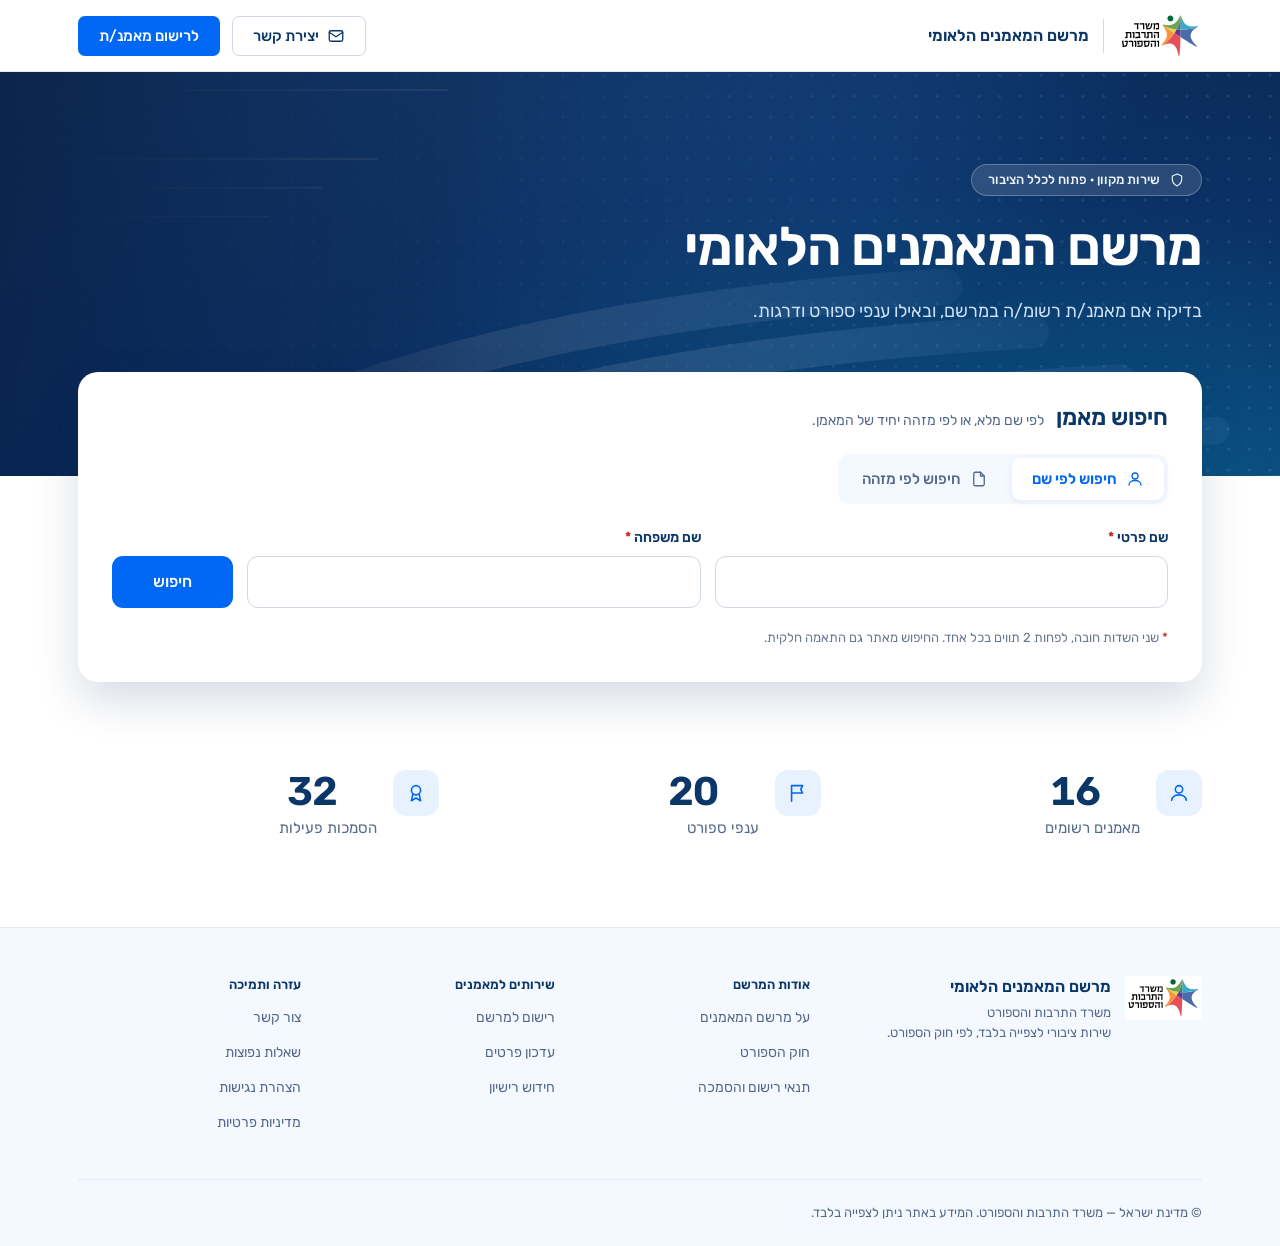
==== v6-modern/index.html @ 7294ace3 "גרסה 6 — סבב מודרני על פי פידבק הלקוחה השפה והצבעוניות הממשלתית נשמרו; הטוקנים זהים. השתנו הפרופורצי" ====
<!DOCTYPE html>
<html lang="he" dir="rtl">
<head>
  <meta charset="UTF-8">
  <meta name="viewport" content="width=device-width, initial-scale=1">
  <title>מרשם המאמנים הלאומי | מדינת ישראל</title>
  <meta name="description" content="חיפוש ואימות מאמנים הרשומים במרשם המאמנים הלאומי, בהתאם לחוק הספורט. השירות פתוח לציבור וללא צורך בהתחברות.">

  <link rel="preconnect" href="https://fonts.googleapis.com">
  <link rel="preconnect" href="https://fonts.gstatic.com" crossorigin>
  <link href="https://fonts.googleapis.com/css2?family=Rubik:wght@400;500;600&display=swap" rel="stylesheet">

  <link rel="stylesheet" href="css/tokens.css">
  <link rel="stylesheet" href="css/app.css">
</head>
<body>

  <a class="skip-link" href="#main">דילוג לתוכן המרכזי</a>

  <!-- ======================================================================
       הפס העליון — סעיף 3.2
       ====================================================================== -->
  <header class="govbar">
    <div class="govbar__in">

      <a class="brand" href="#" aria-label="מרשם המאמנים הלאומי — לדף הבית">
        <span class="brand__em">
          <img src="assets/ministry-lockup.svg" alt="סמל משרד התרבות והספורט" width="84" height="48">
        </span>
        <span class="brand__div" aria-hidden="true"></span>
        <span class="brand__wm">מרשם המאמנים הלאומי</span>
      </a>

      <nav class="govbar__nav" aria-label="ניווט ראשי">
        <a class="btn btn-out" href="#" data-icon="mail" data-icon-size="18">יצירת קשר</a>
        <a class="btn btn-pri" href="#">לרישום מאמנ/ת</a>
      </nav>

    </div>
  </header>

  <main id="main">

    <!-- ====================================================================
         ההירו — סעיף 3.3
         הרקע הספורטיבי דקורטיבי בלבד ואינו נושא מידע, ולכן הוא ב-CSS
         ולא כתמונה במסמך: קורא מסך לא אמור להיתקל בו.
         ==================================================================== -->
    <section class="hero">
      <div class="wrap hero__in">
        <p class="kicker" data-icon="shield" data-icon-size="16">שירות מקוון · פתוח לכלל הציבור</p>
        <h1>מרשם המאמנים הלאומי</h1>
        <p class="hero__lead">
          בדיקה אם מאמנ/ת רשומ/ה במרשם, ובאילו ענפי ספורט ודרגות.
        </p>
      </div>
    </section>

    <!-- ====================================================================
         כרטיס החיפוש — סעיף 3.4
         רוכב על גבול ההירו כדי שיהיה האלמנט הבולט בדף.
         ==================================================================== -->
    <div class="wrap">
      <section class="search" aria-labelledby="search-t">

        <div class="search__head">
          <h2 id="search-t">חיפוש מאמן</h2>
          <p class="search__sub">לפי שם מלא, או לפי מזהה יחיד של המאמן.</p>
        </div>

        <div class="tabs" role="tablist" aria-label="מסלולי חיפוש">
          <button class="tab" role="tab" type="button" id="tab-name" data-icon="user" data-icon-size="18"
                  aria-selected="true" aria-controls="panel-name" tabindex="0">חיפוש לפי שם</button>
          <button class="tab" role="tab" type="button" id="tab-id" data-icon="doc" data-icon-size="18"
                  aria-selected="false" aria-controls="panel-id" tabindex="-1">חיפוש לפי מזהה</button>
        </div>

        <!-- ---------- מסלול א׳ — לפי שם ---------- -->
        <div role="tabpanel" id="panel-name" aria-labelledby="tab-name" tabindex="0">
          <form id="form-name" novalidate>
            <div class="srow">
              <div class="field">
                <label for="first-name">שם פרטי <span class="req" aria-hidden="true">*</span></label>
                <input type="text" id="first-name" autocomplete="off" aria-describedby="first-name-error">
              </div>
              <div class="field">
                <label for="last-name">שם משפחה <span class="req" aria-hidden="true">*</span></label>
                <input type="text" id="last-name" autocomplete="off" aria-describedby="last-name-error">
              </div>
              <button class="btn btn-pri btn-lg" type="submit">חיפוש</button>
            </div>

            <p class="errmsg" id="first-name-error" role="alert"></p>
            <p class="errmsg" id="last-name-error" role="alert"></p>

            <p class="snote">
              <span class="req" aria-hidden="true">*</span>
              שני השדות חובה, לפחות 2 תווים בכל אחד. החיפוש מאתר גם התאמה חלקית.
            </p>
          </form>
        </div>

        <!-- ---------- מסלול ב׳ — לפי מזהה ---------- -->
        <div role="tabpanel" id="panel-id" aria-labelledby="tab-id" tabindex="0" hidden>
          <form id="form-id" novalidate>
            <div class="srow">
              <div class="field sel">
                <label for="id-type">סוג המזהה</label>
                <select id="id-type">
                  <option value="id">תעודת זהות</option>
                  <option value="mobile">טלפון נייד</option>
                  <option value="email">דואר אלקטרוני</option>
                </select>
                <span class="sel__ch" data-icon="chevdown" data-icon-size="16" aria-hidden="true"></span>
              </div>
              <div class="field">
                <label for="identifier" id="identifier-label">מספר תעודת זהות</label>
                <input type="text" id="identifier" autocomplete="off" inputmode="numeric"
                       aria-describedby="identifier-hint identifier-error">
              </div>
              <button class="btn btn-pri btn-lg" type="submit">חיפוש</button>
            </div>

            <p class="errmsg" id="identifier-error" role="alert"></p>
            <p class="snote" id="identifier-hint"></p>
          </form>
        </div>

      </section>
    </div>

    <!-- ====================================================================
         הנתונים — סעיף 3.6
         ==================================================================== -->
    <div class="wrap">
      <dl class="figures" aria-label="נתוני המרשם">
        <div class="fig">
          <span class="fig__ic" data-icon="user" data-icon-size="22" aria-hidden="true"></span>
          <div>
            <dd class="fig__v" id="stat-coaches">—</dd>
            <dt class="fig__l">מאמנים רשומים</dt>
          </div>
        </div>
        <div class="fig">
          <span class="fig__ic" data-icon="flag" data-icon-size="22" aria-hidden="true"></span>
          <div>
            <dd class="fig__v" id="stat-sports">—</dd>
            <dt class="fig__l">ענפי ספורט</dt>
          </div>
        </div>
        <div class="fig">
          <span class="fig__ic" data-icon="award" data-icon-size="22" aria-hidden="true"></span>
          <div>
            <dd class="fig__v" id="stat-authorizations">—</dd>
            <dt class="fig__l">הסמכות פעילות</dt>
          </div>
        </div>
      </dl>
    </div>

    <!-- ====================================================================
         תוצאות — סעיף 3.5
         ==================================================================== -->
    <div class="wrap">
      <section class="res" id="results" aria-labelledby="results-t" hidden>

        <div class="res__head">
          <h2 id="results-t" tabindex="-1">תוצאות החיפוש</h2>
          <p class="res__count" id="results-count"></p>
        </div>

        <p class="sr-only" id="results-status" role="status" aria-live="polite"></p>

        <!-- Disclaimer — הנוסח הסופי יסופק על ידי הלשכה המשפטית -->
        <div class="info" id="disclaimer">
          <span class="info__ic" data-icon="info" data-icon-size="18" aria-hidden="true"></span>
          <span>
            המידע במרשם משקף את נתוני ההסמכה כפי שנרשמו במועד הפקת התצוגה, ואינו מהווה
            אישור על כשירותו של המאמן לפעילות מסוימת. טלפון ודוא״ל משמשים לאיתור מדויק
            כשיש כמה מאמנים בעלי שם זהה, ואינם מוצגים בתוצאות.
          </span>
        </div>

        <div class="filt" id="filter-bar" hidden>
          <div class="filt__head">
            <span class="filt__t">סינון התוצאות</span>
            <button class="btn btn-link" type="button" id="filter-clear">ניקוי הסננים</button>
          </div>
          <div class="filt__grid">
            <div class="field sel">
              <label for="filter-sport">ענף ספורט</label>
              <select id="filter-sport"><option value="">כל הענפים</option></select>
              <span class="sel__ch" data-icon="chevdown" data-icon-size="16" aria-hidden="true"></span>
            </div>
            <div class="field sel">
              <label for="filter-rank">דרגת הסמכה</label>
              <select id="filter-rank"><option value="">כל הדרגות</option></select>
              <span class="sel__ch" data-icon="chevdown" data-icon-size="16" aria-hidden="true"></span>
            </div>
            <div class="field">
              <label for="filter-mobile">טלפון נייד</label>
              <input type="text" id="filter-mobile" autocomplete="off" inputmode="numeric">
            </div>
            <div class="field">
              <label for="filter-email">דואר אלקטרוני</label>
              <input type="text" id="filter-email" autocomplete="off">
            </div>
          </div>
        </div>

        <div class="coaches" id="results-grid"></div>

      </section>
    </div>

  </main>

  <!-- ======================================================================
       הפוטר
       ====================================================================== -->
  <footer class="foot">
    <div class="wrap">
      <div class="foot__grid">

        <div class="foot__brand">
          <img src="assets/ministry-lockup.svg" alt="">
          <div>
            <b>מרשם המאמנים הלאומי</b>
            <p>משרד התרבות והספורט<br>שירות ציבורי לצפייה בלבד, לפי חוק הספורט.</p>
          </div>
        </div>

        <div>
          <h3>אודות המרשם</h3>
          <ul>
            <li><a href="#">על מרשם המאמנים</a></li>
            <li><a href="#">חוק הספורט</a></li>
            <li><a href="#">תנאי רישום והסמכה</a></li>
          </ul>
        </div>

        <div>
          <h3>שירותים למאמנים</h3>
          <ul>
            <li><a href="#">רישום למרשם</a></li>
            <li><a href="#">עדכון פרטים</a></li>
            <li><a href="#">חידוש רישיון</a></li>
          </ul>
        </div>

        <div>
          <h3>עזרה ותמיכה</h3>
          <ul>
            <li><a href="#">צור קשר</a></li>
            <li><a href="#">שאלות נפוצות</a></li>
            <li><a href="#">הצהרת נגישות</a></li>
            <li><a href="#">מדיניות פרטיות</a></li>
          </ul>
        </div>

      </div>

      <p class="foot__bottom">
        © מדינת ישראל — משרד התרבות והספורט. המידע באתר ניתן לצפייה בלבד.
      </p>
    </div>
  </footer>

  <script src="js/icons.js"></script>
  <script src="js/data.js"></script>
  <script src="js/app.js"></script>
</body>
</html>
---- v6-modern/css/tokens.css ----
/* ==========================================================================
   טוקנים — נלקחו ישירות ממשתני הקובץ ב-Figma
   "משרד המדע תרבות — מערכת טפסים", מסך 2173:178
   --------------------------------------------------------------------------
   הערכים כאן אינם משוחזרים מהעין: הם נשלפו דרך get_variable_defs,
   ולכן שמות הטוקנים תואמים אחד לאחד לשמות בקובץ העיצוב.
   ========================================================================== */

:root {
  /* ---- צבע ---- */
  --white:      #ffffff;
  --surface:    #ffffff;
  --blue:       #0068f5;
  --blue-l:     #e8f1fe;
  --blue-l2:    #f4f8ff;
  --link:       #0b6ee0;

  --ink:        #0c3058;
  --ink-strong: #0b3668;
  --ink-soft:   #54688a;
  --muted:      #6a7790;

  --line:       #e4e9f2;
  --line-2:     #cfd8e6;
  --bg-2:       #eef2f8;
  --page:       #eff6fe;   /* רקע העמוד במסך ה-Figma */

  --danger:     #c2241b;

  /* דרגות — צבעי הסטטוס מהקובץ */
  --st-sub-t:   #1d4ed8;  --st-sub-b:   #dbe7fe;
  --st-appr-t:  #15803d;  --st-appr-b:  #d7f2e0;
  --st-wait-t:  #b45309;  --st-wait-b:  #fdebd0;

  /* ---- צורה ---- */
  --r:      7px;      /* radius/base */
  --r-lg:   16px;     /* radius/lg   */
  --r-pill: 999px;

  /* ---- הצללה ---- */
  --e1: 0 2px 2px rgba(0, 0, 0, .16);   /* Elevation/E1 */

  /* ---- מידות פריסה ---- */
  --container: 1100px;   /* רוחב התוכן במסך ה-Figma */
  --hh: 66px;            /* גובה הפס העליון */

  --focus: 0 0 0 3px rgba(0, 104, 245, .22);
}

/* ==========================================================================
   בסיס
   ========================================================================== */

*, *::before, *::after { box-sizing: border-box; }

html { -webkit-text-size-adjust: 100%; }

body {
  margin: 0;
  font-family: Rubik, system-ui, -apple-system, "Segoe UI", sans-serif;
  font-size: 16px;       /* Body/Regular */
  line-height: 26px;
  color: var(--ink);
  background: var(--page);
  -webkit-font-smoothing: antialiased;

  /* הפוטר נצמד לתחתית גם כשהתוכן קצר מגובה החלון */
  min-height: 100vh;
  min-height: 100dvh;
  display: flex;
  flex-direction: column;
}

main { flex: 1 0 auto; }

h1, h2, h3 { margin: 0; }
p { margin: 0; }
ul { list-style: none; margin: 0; padding: 0; }
a { color: inherit; text-decoration: none; }
button { font-family: inherit; cursor: pointer; border: none; background: none; color: inherit; }
input, select { font-family: inherit; }
img, svg { max-width: 100%; }

/* כל רכיב שמגדיר display מפורש גובר על תכונת hidden של HTML */
[hidden] { display: none !important; }

:focus-visible { outline: 2px solid var(--blue); outline-offset: 2px; border-radius: var(--r); }

.ic-svg { display: inline-block; vertical-align: -.18em; flex-shrink: 0; }

.sr-only {
  position: absolute; width: 1px; height: 1px;
  padding: 0; margin: -1px; overflow: hidden;
  clip: rect(0 0 0 0); white-space: nowrap; border: 0;
}

.skip-link {
  position: fixed; inset-inline-start: 12px; top: -80px; z-index: 500;
  background: var(--blue); color: #fff;
  padding: 10px 18px; border-radius: var(--r);
  font-size: 14px; font-weight: 600;
  box-shadow: var(--e1);
  transition: top .15s;
}
.skip-link:focus { top: 10px; }

.container {
  width: 100%;
  max-width: var(--container);
  margin-inline: auto;
  padding-inline: 24px;
}

/* ==========================================================================
   טיפוגרפיה — סולם ה-Figma
   ========================================================================== */

.t-title  { font-size: 32px;   line-height: 38px; font-weight: 600; letter-spacing: -.2px; color: var(--ink-strong); }
.t-h2     { font-size: 21px;   line-height: 28px; font-weight: 600; color: var(--ink-strong); }
.t-h3     { font-size: 16px;   line-height: 22px; font-weight: 600; color: var(--ink-strong); }
.t-med    { font-size: 15px;   line-height: 22px; font-weight: 500; }
.t-small  { font-size: 14px;   line-height: 21px; }
.t-cap    { font-size: 13px;   line-height: 18px; }
.t-label  { font-size: 14px;   line-height: 20px; font-weight: 600; }
.t-badge  { font-size: 12.5px; line-height: 16px; font-weight: 600; }

/* ==========================================================================
   כפתורים
   ========================================================================== */

.btn {
  display: inline-flex; align-items: center; justify-content: center; gap: 8px;
  height: 40px; padding-inline: 20px;
  font-size: 15px; font-weight: 500; line-height: 18px;   /* Button */
  border-radius: var(--r);
  border: 1px solid transparent;
  white-space: nowrap;
  transition: background .13s, border-color .13s, color .13s;
}
.btn-pri { background: var(--blue); color: #fff; }
.btn-pri:hover { background: #0057cf; }

.btn-out { background: var(--surface); color: var(--ink-strong); border-color: var(--line-2); }
.btn-out:hover { border-color: var(--blue); color: var(--blue); }

.btn-link { height: auto; padding: 0; color: var(--link); font-weight: 500; }
.btn-link:hover { text-decoration: underline; }

/* ==========================================================================
   שדות
   ========================================================================== */

.field { display: flex; flex-direction: column; gap: 8px; min-width: 0; }

.field > label {
  font-size: 14px; line-height: 20px; font-weight: 600;   /* Label */
  color: var(--ink-strong);
}
.req { color: var(--danger); }

.field input,
.field select {
  width: 100%; height: 40px;
  padding-inline: 14px;
  font-size: 15px; line-height: 22px;    /* Input */
  color: var(--ink);
  background: var(--surface);
  border: 1px solid var(--line-2);
  border-radius: var(--r);
  transition: border-color .13s, box-shadow .13s;
}
.field input::placeholder { color: var(--muted); }
.field input:hover, .field select:hover { border-color: var(--ink-soft); }
.field input:focus, .field select:focus {
  outline: none; border-color: var(--blue); box-shadow: var(--focus);
}
.field input[aria-invalid="true"] { border-color: var(--danger); }

/* בורר עם חץ מצויר — החץ עצמו מוזרק כאייקון */
.sel { position: relative; }
/* החץ יושב בקצה השמאלי של השדה, כמו בקובץ העיצוב.
   ב-RTL הקצה השמאלי הוא inset-inline-end, והריפוד שמפנה לו מקום
   הוא padding-inline-end — לא ה-start. */
.sel select { appearance: none; padding-inline-end: 38px; cursor: pointer; }
.sel__ch {
  position: absolute; inset-inline-end: 14px; bottom: 12px;
  display: flex; color: var(--ink-soft); pointer-events: none;
}

.hint { font-size: 13px; line-height: 18px; color: var(--muted); }

.errmsg {
  font-size: 13px; line-height: 18px; font-weight: 500;
  color: var(--danger);
}
.errmsg:empty { display: none; }

/* ==========================================================================
   כרטיס
   ========================================================================== */

.card {
  background: var(--surface);
  border-radius: var(--r-lg);
  box-shadow: var(--e1);
  overflow: hidden;
}
/* פס ההדגשה העליון של כרטיס החיפוש */
.card--accent { border-top: 8px solid var(--blue); }
.card__b { padding: 24px 28px 28px; }
---- v6-modern/css/app.css ----
/* ==========================================================================
   מרשם המאמנים — גרסה מודרנית
   --------------------------------------------------------------------------
   נבנה מעל tokens.css, על אותם טוקנים שנשלפו מקובץ ה-Figma.
   השפה והצבעוניות הממשלתית נשמרות; מה שהשתנה הוא הפרופורציות.

   ארבעה עקרונות שהובילו את הגרסה:
     1. החיפוש הוא גיבור הדף — כרטיס מוגבה שרוכב על גבול ההירו.
     2. אוויר — פחות מסגרות, יותר ריווח, סולם טיפוגרפי רחב יותר.
     3. הנתונים ויזואליים — מספרים גדולים במקום כרטיסים קטנים.
     4. רקע ספורטיבי — מסלולי ריצה מופשטים מתחת לשכבת כחול ממשלתי.
   ========================================================================== */

/* ==========================================================================
   0. תוספות לטוקנים
   ========================================================================== */

:root {
  /* מחליפים את הערך הזה בנתיב לתצלום כדי להחליף את הרקע:
     --hero-art: url("../assets/hero-photo.jpg");
     כל השאר — הכהיה, הריווח והניגודיות — כבר מוכן לתמונה. */
  --hero-art: url("../assets/hero-sport.svg");

  --container-wide: 1180px;
  --sh-lift: 0 18px 44px rgba(9, 40, 88, .16);
  --sh-soft: 0 2px 10px rgba(9, 40, 88, .06);
}

body { background: var(--surface); }

.wrap {
  width: 100%;
  max-width: var(--container-wide);
  margin-inline: auto;
  padding-inline: 28px;
}

/* ==========================================================================
   1. הפס העליון — שקוף מעל ההירו, לבן אחרי הגלילה
   ========================================================================== */

.govbar {
  height: 72px;
  position: sticky; top: 0; z-index: 40;
  display: flex; align-items: center;
  background: var(--surface);
  border-bottom: 1px solid var(--line);
}
.govbar__in {
  width: 100%; max-width: var(--container-wide);
  margin-inline: auto; padding-inline: 28px;
  display: flex; align-items: center; justify-content: space-between; gap: 16px;
}

.brand { display: flex; align-items: center; gap: 14px; min-width: 0; }
.brand__em { display: flex; align-items: center; flex-shrink: 0; }
.brand__em img { display: block; height: 48px; width: auto; }
.brand__div { width: 1px; height: 34px; background: var(--line-2); flex-shrink: 0; }
.brand__wm {
  font-size: 16px; line-height: 22px; font-weight: 600;
  color: var(--ink-strong); white-space: nowrap;
}

.govbar__nav { display: flex; align-items: center; gap: 12px; flex-shrink: 0; }

/* ==========================================================================
   2. ההירו
   --------------------------------------------------------------------------
   הרקע הספורטיבי יושב מתחת לשכבת כחול, כך שהטקסט תמיד קריא —
   וגם כשיוחלף בתצלום, הניגודיות נשמרת בלי לגעת בעיצוב.
   ========================================================================== */

.hero {
  position: relative;
  isolation: isolate;
  padding-block: 92px 150px;   /* המרווח התחתון פותח מקום לכרטיס החיפוש */
  color: #fff;
  overflow: hidden;
}

.hero::before {
  content: "";
  position: absolute; inset: 0; z-index: -2;
  background: var(--hero-art) center / cover no-repeat;
}

/* שכבת ההכהיה — מבטיחה ניגודיות AA לטקסט מעל כל רקע */
.hero::after {
  content: "";
  position: absolute; inset: 0; z-index: -1;
  background:
    linear-gradient(280deg,
      rgba(10, 34, 70, 0)   0%,
      rgba(10, 34, 70, .28) 34%,
      rgba(9,  31, 66, .70) 66%,
      rgba(8,  28, 60, .88) 100%);
}

/* הרוחב מוגבל על האלמנטים עצמם ולא על המיכל — הגבלת המיכל
   הייתה ממרכזת את הבלוק ומנתקת אותו מקו הסמל שבפס העליון.
   אין כאן max-width על .hero__in: הוא יושב על אותו אלמנט כמו
   .wrap, ולכן כל ערך כאן דורס את רוחב המיכל המשותף. */
.hero h1 { max-width: 15ch; }

.kicker {
  display: inline-flex; align-items: center; gap: 9px;
  padding: 7px 16px;
  border-radius: var(--r-pill);
  background: rgba(255, 255, 255, .13);
  border: 1px solid rgba(255, 255, 255, .26);
  backdrop-filter: blur(6px);
  font-size: 13px; line-height: 16px; font-weight: 500;
  color: #EAF3FF;
}

.hero h1 {
  margin-top: 22px;
  font-size: clamp(34px, 4.4vw, 54px);
  line-height: 1.08;
  font-weight: 600;
  letter-spacing: -.022em;
  color: #fff;
}

.hero__lead {
  margin-top: 20px;
  max-width: 52ch;
  font-size: 18px; line-height: 30px;
  color: #CFE0F5;
}

/* ==========================================================================
   3. כרטיס החיפוש — גיבור הדף
   ========================================================================== */

.search {
  position: relative;
  z-index: 5;
  margin-top: -104px;          /* רוכב על גבול ההירו */
  background: var(--surface);
  border-radius: 20px;
  box-shadow: var(--sh-lift);
  padding: 30px 34px 34px;
}

.search__head {
  display: flex; align-items: baseline; gap: 12px; flex-wrap: wrap;
  margin-bottom: 22px;
}
.search__head h2 {
  font-size: 23px; line-height: 30px; font-weight: 600;
  color: var(--ink-strong);
}
.search__sub { font-size: 14px; line-height: 21px; color: var(--ink-soft); }

/* -- בורר המסלולים -- */
.tabs { display: inline-flex; gap: 4px; padding: 4px; margin-bottom: 24px;
        background: var(--blue-l2); border-radius: 12px; }
.tab {
  display: inline-flex; align-items: center; gap: 9px;
  padding: 10px 20px; border-radius: 9px;
  font-size: 15px; line-height: 22px; font-weight: 500;
  color: var(--ink-soft);
  transition: background .14s, color .14s, box-shadow .14s;
}
.tab:hover { color: var(--ink-strong); }
.tab[aria-selected="true"] {
  background: var(--surface); color: var(--blue);
  font-weight: 600; box-shadow: var(--sh-soft);
}

/* -- שורת השדות -- */
.srow { display: flex; align-items: flex-end; gap: 14px; }
.srow .field { flex: 1; }
.srow .btn { flex: none; }

.field > label { font-size: 14px; line-height: 20px; font-weight: 600; color: var(--ink-strong); }
.field input, .field select { height: 52px; font-size: 16px; border-radius: 11px; }
.btn-lg { height: 52px; padding-inline: 40px; font-size: 16px; border-radius: 11px; }

.snote { margin-top: 20px; font-size: 13px; line-height: 20px; color: var(--muted); }

/* ==========================================================================
   4. הנתונים — מספרים גדולים, בלי כרטיסים
   ========================================================================== */

.figures {
  display: grid;
  grid-template-columns: repeat(3, 1fr);
  gap: 20px;
  padding-block: 72px;
}

.fig { display: flex; align-items: flex-start; gap: 16px; }

.fig__ic {
  flex: none;
  width: 46px; height: 46px;
  display: grid; place-items: center;
  border-radius: 13px;
  background: var(--blue-l);
  color: var(--blue);
}
.fig__v {
  display: block;
  font-size: 40px; line-height: 44px; font-weight: 600;
  letter-spacing: -.02em;
  color: var(--ink-strong);
  font-variant-numeric: tabular-nums;
}
.fig__l { display: block; margin-top: 3px; font-size: 15px; line-height: 22px; color: var(--ink-soft); }

/* ==========================================================================
   5. תוצאות
   ========================================================================== */

.res { padding-bottom: 88px; }

.res__head {
  display: flex; align-items: baseline; gap: 12px; flex-wrap: wrap;
  margin-bottom: 20px;
}
.res__head h2 { font-size: 23px; line-height: 30px; font-weight: 600; color: var(--ink-strong); }
/* הכותרת מקבלת מיקוד אחרי חיפוש כדי שקורא מסך יוכרז על התוצאות.
   היא אינה נגישה ב-Tab, ולכן הטבעת רק נראית כתקלה למשתמש רואה. */
.res__head h2:focus { outline: none; }
.res__count { font-size: 15px; color: var(--ink-soft); }
.res__count strong { color: var(--ink-strong); font-variant-numeric: tabular-nums; }

.info {
  display: flex; gap: 14px;
  padding: 16px 18px;
  margin-bottom: 26px;
  border-radius: 12px;
  background: var(--blue-l2);
  border: 1px solid #DDEAFB;
  font-size: 14px; line-height: 22px;
  color: var(--ink-soft);
}
.info__ic { flex: none; display: flex; color: var(--blue); margin-top: 3px; }

/* -- סינון -- */
.filt { margin-bottom: 28px; }
.filt__head {
  display: flex; align-items: center; justify-content: space-between;
  gap: 12px; margin-bottom: 10px;
}
.filt__t { font-size: 14px; font-weight: 600; color: var(--ink-soft); }
.filt__grid { display: grid; grid-template-columns: repeat(4, 1fr); gap: 16px; }
.filt__grid .field input, .filt__grid .field select { height: 46px; }

/* -- כרטיס מאמן -- */
.coaches { display: grid; grid-template-columns: repeat(3, 1fr); gap: 20px; align-items: start; }

.coach {
  border: 1px solid var(--line);
  border-radius: 16px;
  background: var(--surface);
  overflow: hidden;
  transition: box-shadow .16s, transform .16s, border-color .16s;
}
.coach:hover {
  box-shadow: var(--sh-lift);
  transform: translateY(-3px);
  border-color: #D3E3F8;
}

.coach__head { display: flex; align-items: center; gap: 14px; padding: 20px; }
.coach__av {
  flex: none;
  width: 46px; height: 46px;
  display: grid; place-items: center;
  border-radius: 50%;
  /* הגרדיאנט יורד לכיוון כהה ולא בהיר: לבן על #1E7BFF נתן 3.94:1.
     var(--blue) הוא הקצה הבהיר ביותר שעדיין עומד ב-AE (4.84:1). */
  background: linear-gradient(140deg, var(--blue) 0%, #0A3F8F 100%);
  color: #fff;
  font-size: 15px; font-weight: 600;
}
.coach__tx { min-width: 0; flex: 1; }
.coach__n { display: block; font-size: 18px; line-height: 24px; font-weight: 600; color: var(--ink-strong); }
.coach__id {
  display: block; margin-top: 2px;
  font-size: 13px; line-height: 18px; color: var(--muted);
  font-variant-numeric: tabular-nums; white-space: nowrap;
}

.coach__cnt {
  padding: 0 20px 10px;
  font-size: 12.5px; line-height: 18px; font-weight: 600;
  letter-spacing: .02em;
  color: var(--muted);
}

.coach__list { display: flex; flex-direction: column; padding: 0 20px 20px; gap: 8px; }
.auth {
  display: flex; align-items: center; gap: 11px;
  padding: 11px 14px;
  border-radius: 10px;
  background: var(--blue-l2);
}
.auth__ic { flex: none; display: flex; color: var(--blue); }
.auth__s { font-size: 15px; line-height: 22px; color: var(--ink); }

.rank {
  flex: none; margin-inline-start: auto;
  padding: 3px 11px; border-radius: var(--r-pill);
  font-size: 12.5px; line-height: 16px; font-weight: 600;
  white-space: nowrap;
  color: var(--st-sub-t); background: var(--st-sub-b);
}
/* הירוק מהקובץ (#15803d) נותן 4.22:1 על הגוון שלו — מתחת ל-AA.
   כאן הוא מוכהה; הרקע נשאר הטוקן המקורי. */
.rank[data-rank="מאמן בכיר"] { color: #12652D; background: var(--st-appr-b); }

/* -- מצב ריק -- */
.empty { grid-column: 1 / -1; text-align: center; padding: 56px 24px; }
.empty__ic { display: block; color: var(--line-2); margin-bottom: 12px; }
.empty h3 { font-size: 18px; line-height: 24px; font-weight: 600; color: var(--ink-strong); margin-bottom: 6px; }
.empty p { font-size: 15px; line-height: 22px; color: var(--ink-soft); max-width: 44ch; margin-inline: auto; }

/* ==========================================================================
   6. הפוטר
   ========================================================================== */

.foot { margin-top: auto; background: var(--blue-l2); border-top: 1px solid var(--line); padding-block: 48px 0; }
.foot__grid { display: grid; grid-template-columns: 360px repeat(3, 1fr); gap: 32px; }
.foot__brand { display: flex; align-items: flex-start; gap: 14px; }
.foot__brand img { height: 44px; width: auto; flex: none; }
.foot__brand b { display: block; font-size: 16px; line-height: 22px; font-weight: 600; color: var(--ink-strong); }
.foot__brand p { margin-top: 5px; font-size: 13px; line-height: 20px; color: var(--ink-soft); }
.foot h3 { font-size: 13px; line-height: 18px; font-weight: 600; color: var(--ink-strong); margin-bottom: 10px; }
.foot ul { display: grid; gap: 9px; }
.foot ul a { font-size: 14px; line-height: 21px; color: var(--ink-soft); }
.foot ul a:hover { color: var(--blue); text-decoration: underline; }
.foot__bottom {
  margin-top: 44px; padding-block: 20px;
  border-top: 1px solid var(--line);
  font-size: 13px; color: var(--ink-soft); text-align: start;  /* --muted נתן 4.24:1 על הרקע המוגוון */
}

/* ==========================================================================
   7. רספונסיביות
   ========================================================================== */

@media (max-width: 1040px) {
  .coaches, .filt__grid { grid-template-columns: repeat(2, 1fr); }
  .foot__grid { grid-template-columns: 1fr 1fr; }
}

@media (max-width: 760px) {
  .wrap, .govbar__in { padding-inline: 18px; }

  /* "יצירת קשר" יורד מהפס — הוא קיים בפוטר, והרוחב דרוש
     לסמל המשרד ולכפתור הרישום */
  .govbar__nav .btn-out { display: none; }
  .brand__wm, .brand__div { display: none; }

  .hero { padding-block: 56px 120px; }
  .hero__lead { font-size: 16px; line-height: 26px; margin-top: 16px; }

  .search { margin-top: -84px; padding: 22px 18px 24px; border-radius: 16px; }
  .tabs { display: flex; width: 100%; }
  .tab { flex: 1; justify-content: center; padding-inline: 8px; }
  .srow { flex-direction: column; align-items: stretch; }
  .srow .btn { width: 100%; }

  .figures { grid-template-columns: 1fr; gap: 22px; padding-block: 48px; }
  .fig__v { font-size: 34px; line-height: 38px; }

  .filt__grid, .coaches { grid-template-columns: 1fr; }
  .foot__grid { grid-template-columns: 1fr; gap: 26px; }
}

/* ==========================================================================
   8. העדפות והדפסה
   ========================================================================== */

@media (prefers-reduced-motion: reduce) {
  *, *::before, *::after { transition: none !important; animation: none !important; }
}

@media print {
  .govbar, .hero, .search, .filt, .foot { display: none; }
  .coach { break-inside: avoid; border: 1px solid #999; }
}
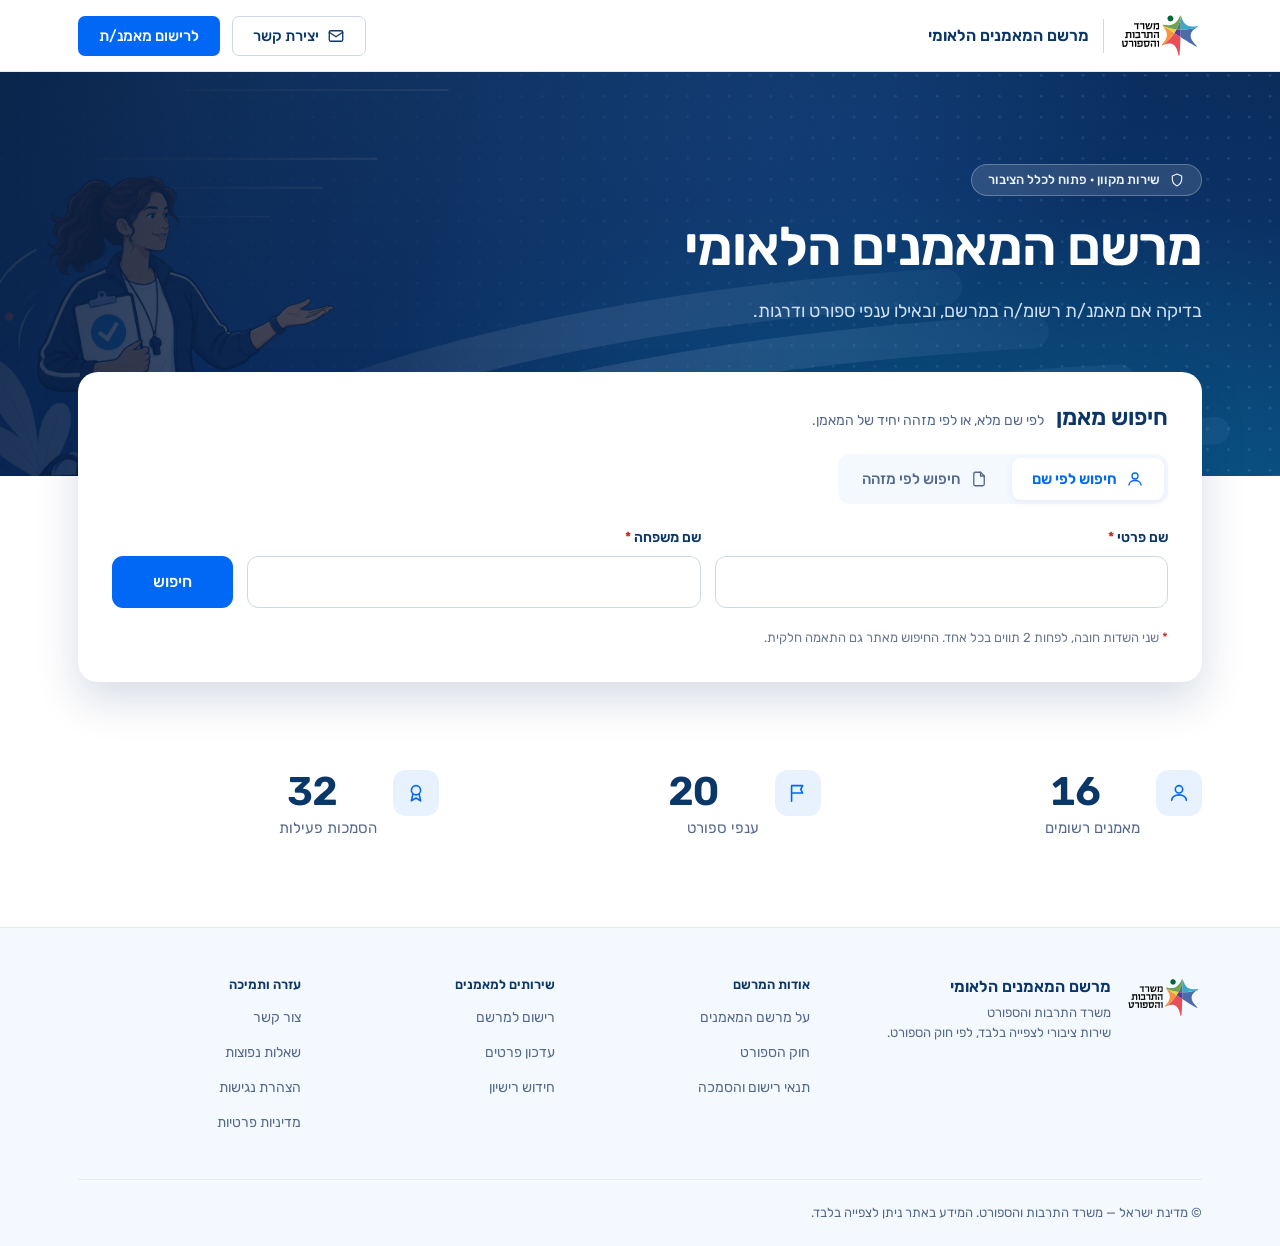
==== commit d2049745: "גרסה 6: הנתונים יורדים מתחת לתוצאות, והסמל שקוף הנתונים (KPI) חצצו בין החיפוש לתוצאות שלו. עכשיו הם " ====
--- a/v6-modern/index.html
+++ b/v6-modern/index.html
@@ -47,6 +47,8 @@
          ולא כתמונה במסמך: קורא מסך לא אמור להיתקל בו.
          ==================================================================== -->
     <section class="hero">
+      <!-- דקורטיבי בלבד: האיור מוסיף הקשר של מאמן מוסמך, ללא מידע חיוני. -->
+      <img class="hero__art" src="assets/coach-registry-hero.png" alt="" aria-hidden="true">
       <div class="wrap hero__in">
         <p class="kicker" data-icon="shield" data-icon-size="16">שירות מקוון · פתוח לכלל הציבור</p>
         <h1>מרשם המאמנים הלאומי</h1>
@@ -131,8 +133,12 @@
 
     <!-- ====================================================================
          הנתונים — סעיף 3.6
-         ==================================================================== -->
-    <div class="wrap">
+         --------------------------------------------------------------------
+         לפני חיפוש הבלוק יושב כאן. ברגע שיש תוצאות הוא מועבר אל מתחת
+         להן (ראה placeFigures ב-app.js), כדי שלא יחצוץ בין החיפוש
+         לתוצאות שלו.
+         ==================================================================== -->
+    <div class="wrap" id="figures-slot">
       <dl class="figures" aria-label="נתוני המרשם">
         <div class="fig">
           <span class="fig__ic" data-icon="user" data-icon-size="22" aria-hidden="true"></span>
@@ -161,7 +167,7 @@
     <!-- ====================================================================
          תוצאות — סעיף 3.5
          ==================================================================== -->
-    <div class="wrap">
+    <div class="wrap" id="results-slot">
       <section class="res" id="results" aria-labelledby="results-t" hidden>
 
         <div class="res__head">
--- a/v6-modern/css/app.css
+++ b/v6-modern/css/app.css
@@ -96,6 +96,22 @@
       rgba(8,  28, 60, .88) 100%);
 }
 
+/* איור מותאם למסך גדול: משלים את הטקסט מבלי להתחרות בו.
+   כיוון התמונה פונה פנימה, אל תוכן ההירו. */
+.hero__art {
+  position: absolute;
+  z-index: -1;
+  left: clamp(-112px, -4vw, -28px);
+  bottom: -118px;
+  width: min(51vw, 660px);
+  height: auto;
+  opacity: .9;
+  pointer-events: none;
+  user-select: none;
+}
+
+.hero__in { position: relative; z-index: 1; }
+
 /* הרוחב מוגבל על האלמנטים עצמם ולא על המיכל — הגבלת המיכל
    הייתה ממרכזת את הבלוק ומנתקת אותו מקו הסמל שבפס העליון.
    אין כאן max-width על .hero__in: הוא יושב על אותו אלמנט כמו
@@ -191,6 +207,14 @@
   padding-block: 72px;
 }
 
+/* כשהבלוק מועבר אל מתחת לתוצאות הוא נקרא כסיכום ולא כחוצץ:
+   קו מפריד מעליו, ומרווח עליון קטן יותר. הכלל נשען על סדר
+   האחים בפועל, ולכן אין צורך במחלקת מצב נוספת. */
+#results-slot + #figures-slot .figures {
+  border-top: 1px solid var(--line);
+  padding-block: 44px 80px;
+}
+
 .fig { display: flex; align-items: flex-start; gap: 16px; }
 
 .fig__ic {
@@ -214,7 +238,7 @@
    5. תוצאות
    ========================================================================== */
 
-.res { padding-bottom: 88px; }
+.res { padding-bottom: 56px; }
 
 .res__head {
   display: flex; align-items: baseline; gap: 12px; flex-wrap: wrap;
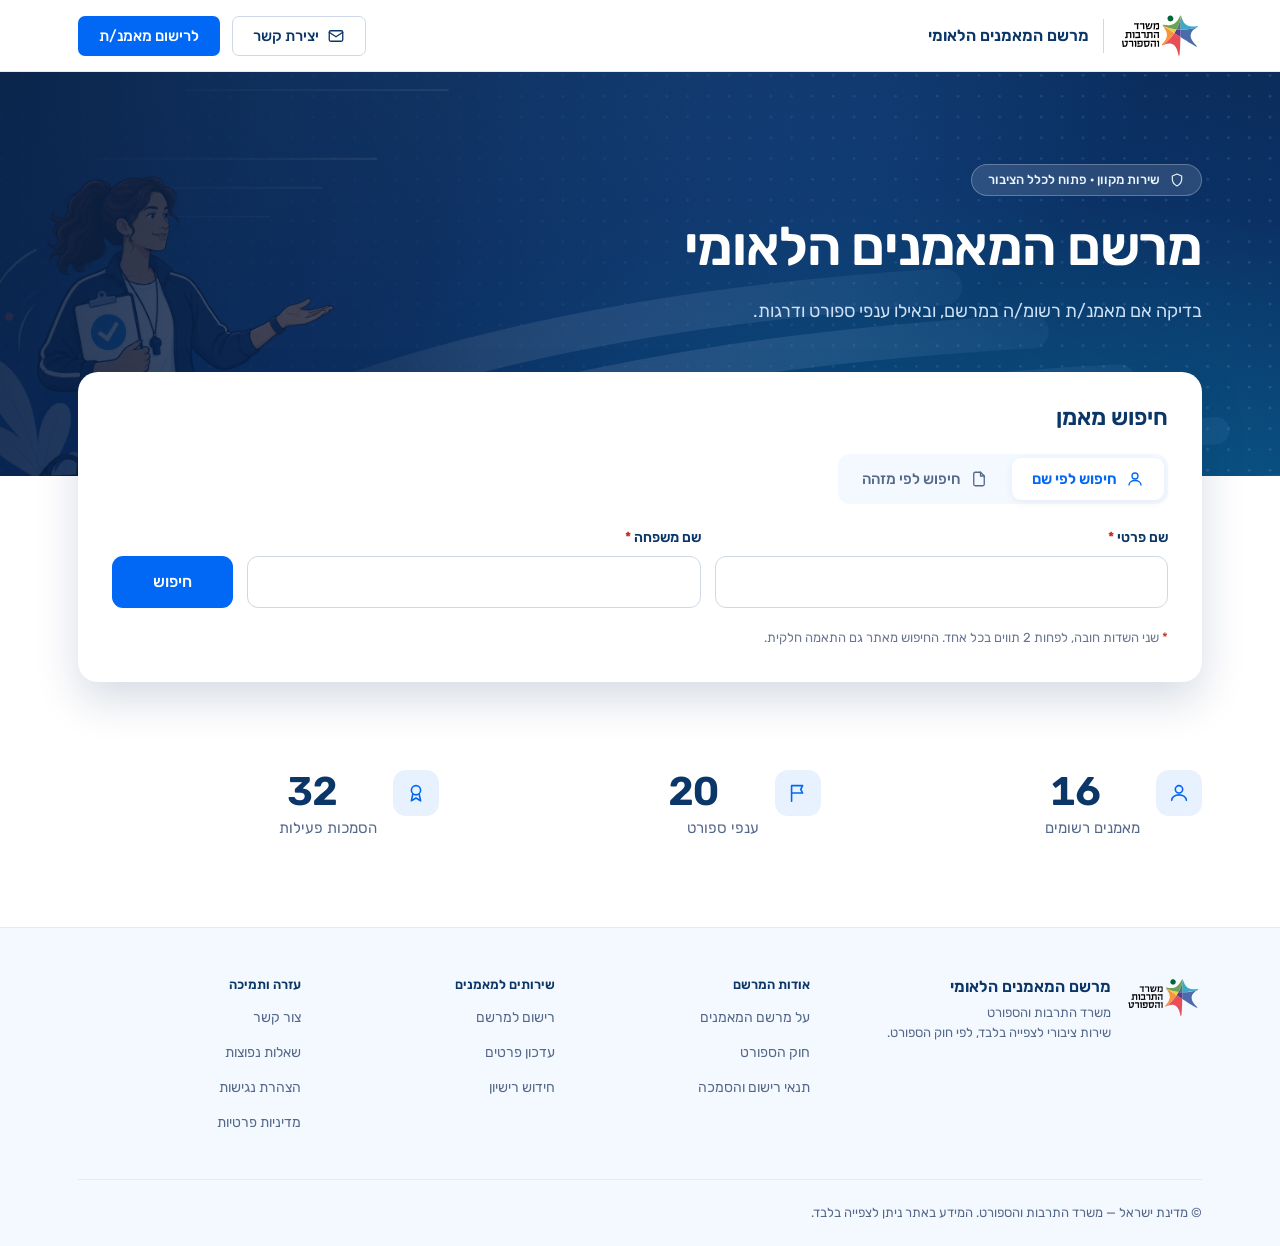
==== commit ca3b2449: "גרסה 6: הסרת תת-הכותרת בכרטיס החיפוש "לפי שם מלא, או לפי מזהה יחיד של המאמן" חזר על מה שהלשוניות שמת" ====
--- a/v6-modern/index.html
+++ b/v6-modern/index.html
@@ -67,7 +67,6 @@
 
         <div class="search__head">
           <h2 id="search-t">חיפוש מאמן</h2>
-          <p class="search__sub">לפי שם מלא, או לפי מזהה יחיד של המאמן.</p>
         </div>
 
         <div class="tabs" role="tablist" aria-label="מסלולי חיפוש">
--- a/v6-modern/css/app.css
+++ b/v6-modern/css/app.css
@@ -159,15 +159,11 @@
   padding: 30px 34px 34px;
 }
 
-.search__head {
-  display: flex; align-items: baseline; gap: 12px; flex-wrap: wrap;
-  margin-bottom: 22px;
-}
+.search__head { margin-bottom: 22px; }
 .search__head h2 {
   font-size: 23px; line-height: 30px; font-weight: 600;
   color: var(--ink-strong);
 }
-.search__sub { font-size: 14px; line-height: 21px; color: var(--ink-soft); }
 
 /* -- בורר המסלולים -- */
 .tabs { display: inline-flex; gap: 4px; padding: 4px; margin-bottom: 24px;
@@ -238,7 +234,9 @@
    5. תוצאות
    ========================================================================== */
 
-.res { padding-bottom: 56px; }
+/* מרווח עליון נדרש כאן: עד שהנתונים הועברו למטה הם היו מפרידים
+   בין כרטיס החיפוש לתוצאות, ובלעדיהם הכותרת נצמדה לקצה הכרטיס. */
+.res { padding-block: 64px 56px; }
 
 .res__head {
   display: flex; align-items: baseline; gap: 12px; flex-wrap: wrap;
@@ -381,6 +379,8 @@
   .brand__wm, .brand__div { display: none; }
 
   .hero { padding-block: 56px 120px; }
+  /* במסך צר התוכן והחיפוש חשובים מהקישוט. */
+  .hero__art { display: none; }
   .hero__lead { font-size: 16px; line-height: 26px; margin-top: 16px; }
 
   .search { margin-top: -84px; padding: 22px 18px 24px; border-radius: 16px; }
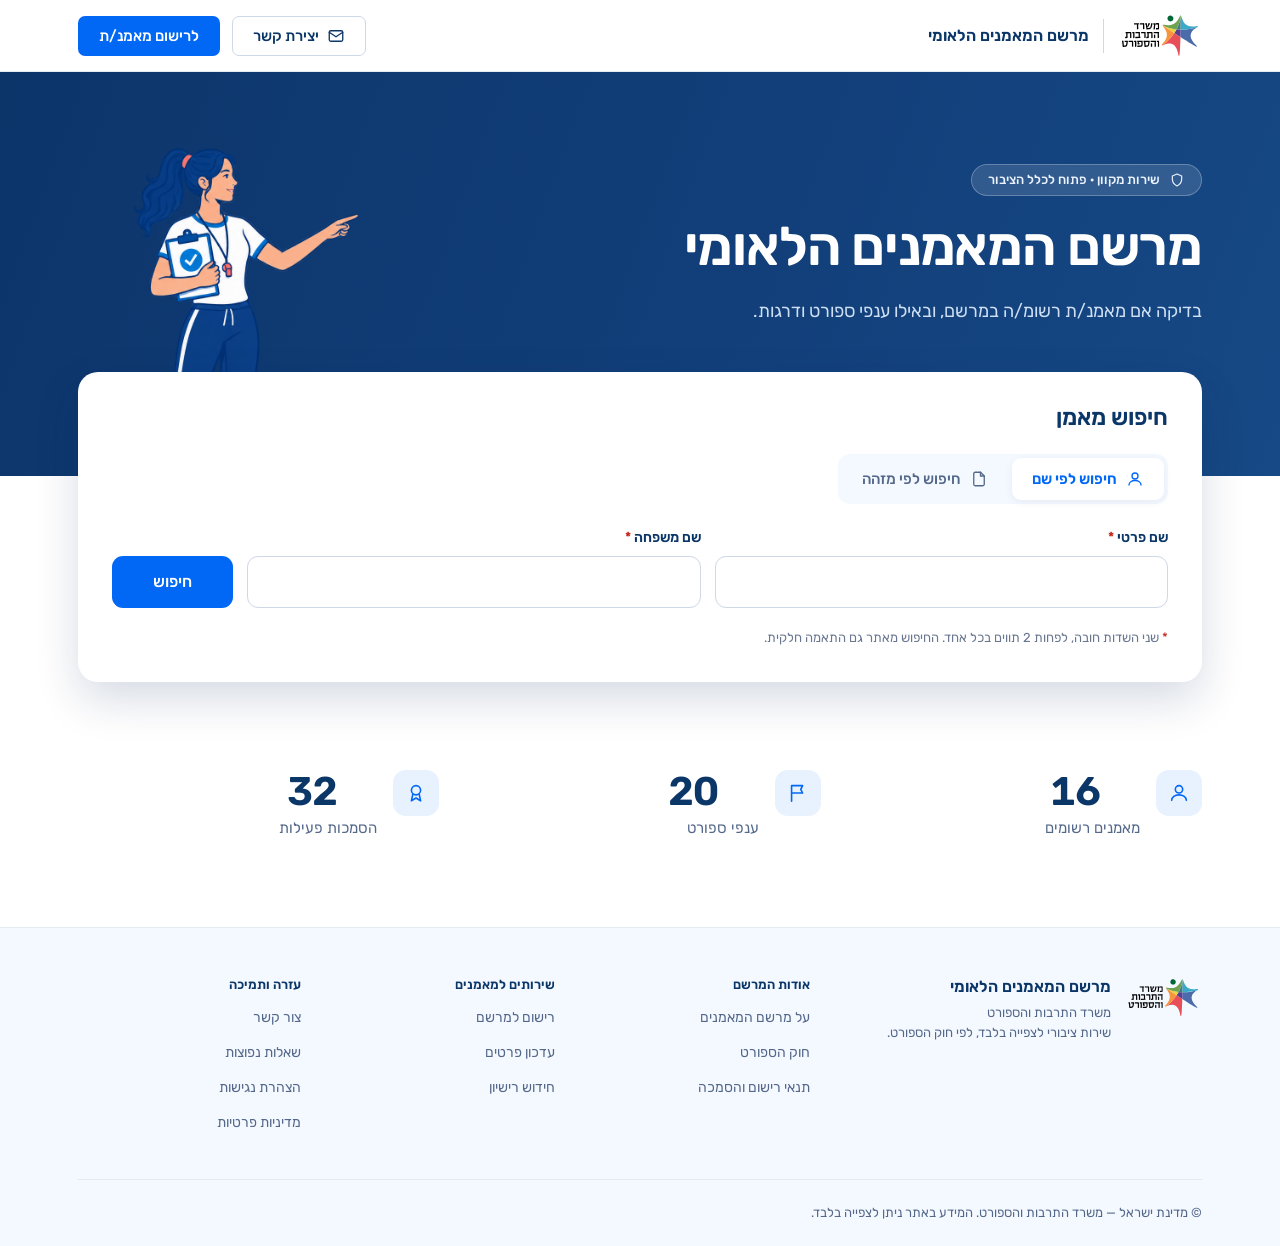
==== commit 53032d52: "גרסה 6: ההבהרה המשפטית יורדת מתחת לתוצאות לבקשת הלקוחה. בראש הרשימה היא חצצה בין כותרת התוצאות לתוצא" ====
--- a/v6-modern/index.html
+++ b/v6-modern/index.html
@@ -48,7 +48,7 @@
          ==================================================================== -->
     <section class="hero">
       <!-- דקורטיבי בלבד: האיור מוסיף הקשר של מאמן מוסמך, ללא מידע חיוני. -->
-      <img class="hero__art" src="assets/coach-registry-hero.png" alt="" aria-hidden="true">
+      <img class="hero__art" src="assets/coach-registry-hero-v2.png" alt="" aria-hidden="true">
       <div class="wrap hero__in">
         <p class="kicker" data-icon="shield" data-icon-size="16">שירות מקוון · פתוח לכלל הציבור</p>
         <h1>מרשם המאמנים הלאומי</h1>
@@ -176,7 +176,39 @@
 
         <p class="sr-only" id="results-status" role="status" aria-live="polite"></p>
 
-        <!-- Disclaimer — הנוסח הסופי יסופק על ידי הלשכה המשפטית -->
+        <div class="filt" id="filter-bar" hidden>
+          <div class="filt__head">
+            <span class="filt__t">סינון התוצאות</span>
+            <button class="btn btn-link" type="button" id="filter-clear">ניקוי הסננים</button>
+          </div>
+          <div class="filt__grid">
+            <div class="field sel">
+              <label for="filter-sport">ענף ספורט</label>
+              <select id="filter-sport"><option value="">כל הענפים</option></select>
+              <span class="sel__ch" data-icon="chevdown" data-icon-size="16" aria-hidden="true"></span>
+            </div>
+            <div class="field sel">
+              <label for="filter-rank">דרגת הסמכה</label>
+              <select id="filter-rank"><option value="">כל הדרגות</option></select>
+              <span class="sel__ch" data-icon="chevdown" data-icon-size="16" aria-hidden="true"></span>
+            </div>
+            <div class="field">
+              <label for="filter-mobile">טלפון נייד</label>
+              <input type="text" id="filter-mobile" autocomplete="off" inputmode="numeric">
+            </div>
+            <div class="field">
+              <label for="filter-email">דואר אלקטרוני</label>
+              <input type="text" id="filter-email" autocomplete="off">
+            </div>
+          </div>
+        </div>
+
+        <div class="coaches" id="results-grid"></div>
+
+        <!-- Disclaimer — הנוסח הסופי יסופק על ידי הלשכה המשפטית.
+             שים לב: סעיף 3.5.1 באפיון מבקש אותו *בראש* התוצאות. הוא
+             הועבר לכאן לבקשת הלקוחה, כי בראש הרשימה הוא חוסם את הסריקה.
+             האפיון טעון עדכון בהתאם. -->
         <div class="info" id="disclaimer">
           <span class="info__ic" data-icon="info" data-icon-size="18" aria-hidden="true"></span>
           <span>
@@ -185,35 +217,6 @@
             כשיש כמה מאמנים בעלי שם זהה, ואינם מוצגים בתוצאות.
           </span>
         </div>
-
-        <div class="filt" id="filter-bar" hidden>
-          <div class="filt__head">
-            <span class="filt__t">סינון התוצאות</span>
-            <button class="btn btn-link" type="button" id="filter-clear">ניקוי הסננים</button>
-          </div>
-          <div class="filt__grid">
-            <div class="field sel">
-              <label for="filter-sport">ענף ספורט</label>
-              <select id="filter-sport"><option value="">כל הענפים</option></select>
-              <span class="sel__ch" data-icon="chevdown" data-icon-size="16" aria-hidden="true"></span>
-            </div>
-            <div class="field sel">
-              <label for="filter-rank">דרגת הסמכה</label>
-              <select id="filter-rank"><option value="">כל הדרגות</option></select>
-              <span class="sel__ch" data-icon="chevdown" data-icon-size="16" aria-hidden="true"></span>
-            </div>
-            <div class="field">
-              <label for="filter-mobile">טלפון נייד</label>
-              <input type="text" id="filter-mobile" autocomplete="off" inputmode="numeric">
-            </div>
-            <div class="field">
-              <label for="filter-email">דואר אלקטרוני</label>
-              <input type="text" id="filter-email" autocomplete="off">
-            </div>
-          </div>
-        </div>
-
-        <div class="coaches" id="results-grid"></div>
 
       </section>
     </div>
--- a/v6-modern/css/app.css
+++ b/v6-modern/css/app.css
@@ -16,11 +16,6 @@
    ========================================================================== */
 
 :root {
-  /* מחליפים את הערך הזה בנתיב לתצלום כדי להחליף את הרקע:
-     --hero-art: url("../assets/hero-photo.jpg");
-     כל השאר — הכהיה, הריווח והניגודיות — כבר מוכן לתמונה. */
-  --hero-art: url("../assets/hero-sport.svg");
-
   --container-wide: 1180px;
   --sh-lift: 0 18px 44px rgba(9, 40, 88, .16);
   --sh-soft: 0 2px 10px rgba(9, 40, 88, .06);
@@ -66,8 +61,8 @@
 /* ==========================================================================
    2. ההירו
    --------------------------------------------------------------------------
-   הרקע הספורטיבי יושב מתחת לשכבת כחול, כך שהטקסט תמיד קריא —
-   וגם כשיוחלף בתצלום, הניגודיות נשמרת בלי לגעת בעיצוב.
+   רקע כחול נקי עם עומק צבע עדין. האיור דקורטיבי ונפרד מהטקסט,
+   כך שהניגודיות נשמרת והכותרת נשארת מרכזית.
    ========================================================================== */
 
 .hero {
@@ -75,25 +70,22 @@
   isolation: isolate;
   padding-block: 92px 150px;   /* המרווח התחתון פותח מקום לכרטיס החיפוש */
   color: #fff;
+  background: #123F7A;
   overflow: hidden;
 }
 
 .hero::before {
   content: "";
   position: absolute; inset: 0; z-index: -2;
-  background: var(--hero-art) center / cover no-repeat;
-}
-
-/* שכבת ההכהיה — מבטיחה ניגודיות AA לטקסט מעל כל רקע */
+  /* עומק עדין בלבד, בלי טקסטורה או קישוטים מתחרים. */
+  background: linear-gradient(110deg, #0C356A 0%, #123F7A 58%, #164985 100%);
+}
+
+/* שכבה שקופה: נשמרת כעוגן שכבות לאיור, בלי להכהות את הרקע הנקי. */
 .hero::after {
   content: "";
   position: absolute; inset: 0; z-index: -1;
-  background:
-    linear-gradient(280deg,
-      rgba(10, 34, 70, 0)   0%,
-      rgba(10, 34, 70, .28) 34%,
-      rgba(9,  31, 66, .70) 66%,
-      rgba(8,  28, 60, .88) 100%);
+  background: transparent;
 }
 
 /* איור מותאם למסך גדול: משלים את הטקסט מבלי להתחרות בו.
@@ -101,11 +93,11 @@
 .hero__art {
   position: absolute;
   z-index: -1;
-  left: clamp(-112px, -4vw, -28px);
-  bottom: -118px;
+  left: clamp(-66px, -2vw, -18px);
+  bottom: -94px;
   width: min(51vw, 660px);
   height: auto;
-  opacity: .9;
+  opacity: 1;
   pointer-events: none;
   user-select: none;
 }
@@ -249,10 +241,11 @@
 .res__count { font-size: 15px; color: var(--ink-soft); }
 .res__count strong { color: var(--ink-strong); font-variant-numeric: tabular-nums; }
 
+/* יושב אחרי רשת התוצאות ולכן המרווח מעליו ולא מתחתיו */
 .info {
   display: flex; gap: 14px;
   padding: 16px 18px;
-  margin-bottom: 26px;
+  margin-top: 32px;
   border-radius: 12px;
   background: var(--blue-l2);
   border: 1px solid #DDEAFB;
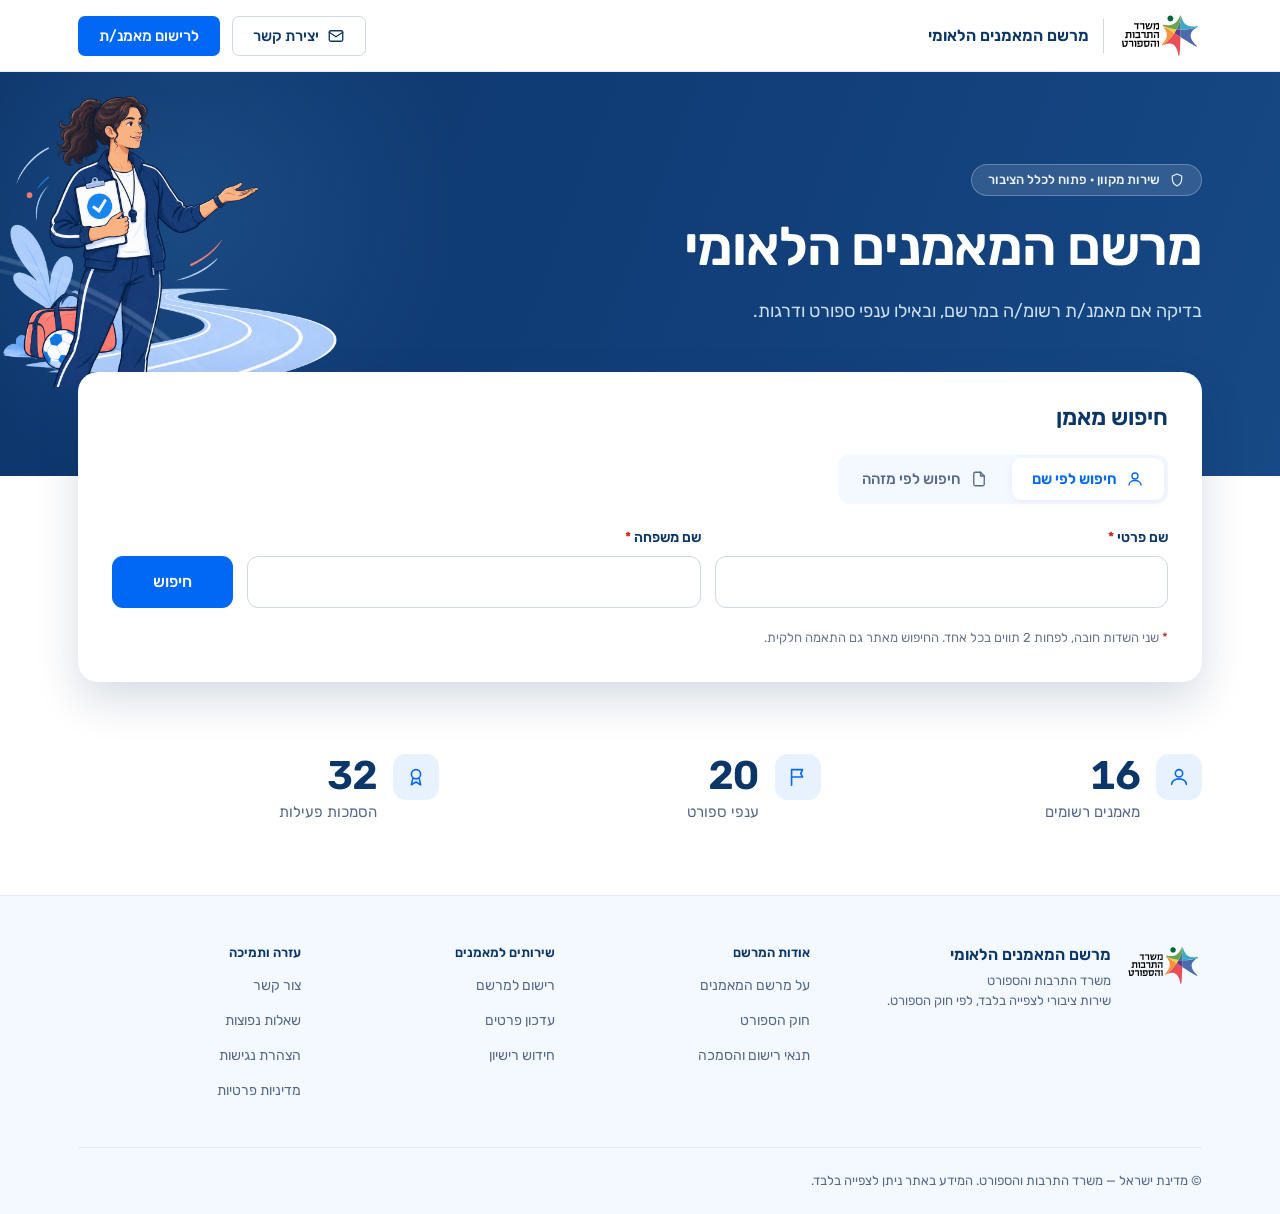
==== commit 539a99c0: "גרסה 6: יישור המספרים בבלוק הנתונים המספר והתווית לא ישבו על אותו קו: הדפדפן נותן ל-dd מרווח פנימי ש" ====
--- a/v6-modern/index.html
+++ b/v6-modern/index.html
@@ -48,7 +48,7 @@
          ==================================================================== -->
     <section class="hero">
       <!-- דקורטיבי בלבד: האיור מוסיף הקשר של מאמן מוסמך, ללא מידע חיוני. -->
-      <img class="hero__art" src="assets/coach-registry-hero-v2.png" alt="" aria-hidden="true">
+      <img class="hero__art" src="assets/coach-registry-hero.png" alt="" aria-hidden="true">
       <div class="wrap hero__in">
         <p class="kicker" data-icon="shield" data-icon-size="16">שירות מקוון · פתוח לכלל הציבור</p>
         <h1>מרשם המאמנים הלאומי</h1>
--- a/v6-modern/css/tokens.css
+++ b/v6-modern/css/tokens.css
@@ -76,6 +76,10 @@
 h1, h2, h3 { margin: 0; }
 p { margin: 0; }
 ul { list-style: none; margin: 0; padding: 0; }
+
+/* בלי האיפוס הזה הדפדפן נותן ל-dd מרווח פנימי של 40px, שדוחף את
+   המספר הצידה ומוציא אותו מיישור מול התווית שמתחתיו. */
+dl, dd, dt { margin: 0; }
 a { color: inherit; text-decoration: none; }
 button { font-family: inherit; cursor: pointer; border: none; background: none; color: inherit; }
 input, select { font-family: inherit; }
--- a/v6-modern/css/app.css
+++ b/v6-modern/css/app.css
@@ -77,15 +77,19 @@
 .hero::before {
   content: "";
   position: absolute; inset: 0; z-index: -2;
-  /* עומק עדין בלבד, בלי טקסטורה או קישוטים מתחרים. */
-  background: linear-gradient(110deg, #0C356A 0%, #123F7A 58%, #164985 100%);
-}
-
-/* שכבה שקופה: נשמרת כעוגן שכבות לאיור, בלי להכהות את הרקע הנקי. */
+  /* עומק עדין בלבד, בלי טקסטורה מתחרה. */
+  background:
+    radial-gradient(circle at 14% 34%, rgba(111, 186, 255, .14), transparent 25%),
+    linear-gradient(110deg, #0C356A 0%, #123F7A 58%, #164985 100%);
+}
+
+/* קווי מסלול כמעט-שקופים: מוסיפים רמז לספורט, בלי להתחרות בכותרת. */
 .hero::after {
   content: "";
   position: absolute; inset: 0; z-index: -1;
-  background: transparent;
+  background:
+    radial-gradient(ellipse 64% 150% at -10% 115%, transparent 48%, rgba(211, 234, 255, .18) 48.3% 48.8%, transparent 49.1%),
+    radial-gradient(ellipse 58% 135% at -8% 112%, transparent 48%, rgba(211, 234, 255, .11) 48.3% 48.7%, transparent 49%);
 }
 
 /* איור מותאם למסך גדול: משלים את הטקסט מבלי להתחרות בו.
@@ -93,9 +97,9 @@
 .hero__art {
   position: absolute;
   z-index: -1;
-  left: clamp(-66px, -2vw, -18px);
-  bottom: -94px;
-  width: min(51vw, 660px);
+  left: clamp(-34px, -1vw, -12px);
+  top: 12px;
+  width: min(36vw, 470px);
   height: auto;
   opacity: 1;
   pointer-events: none;
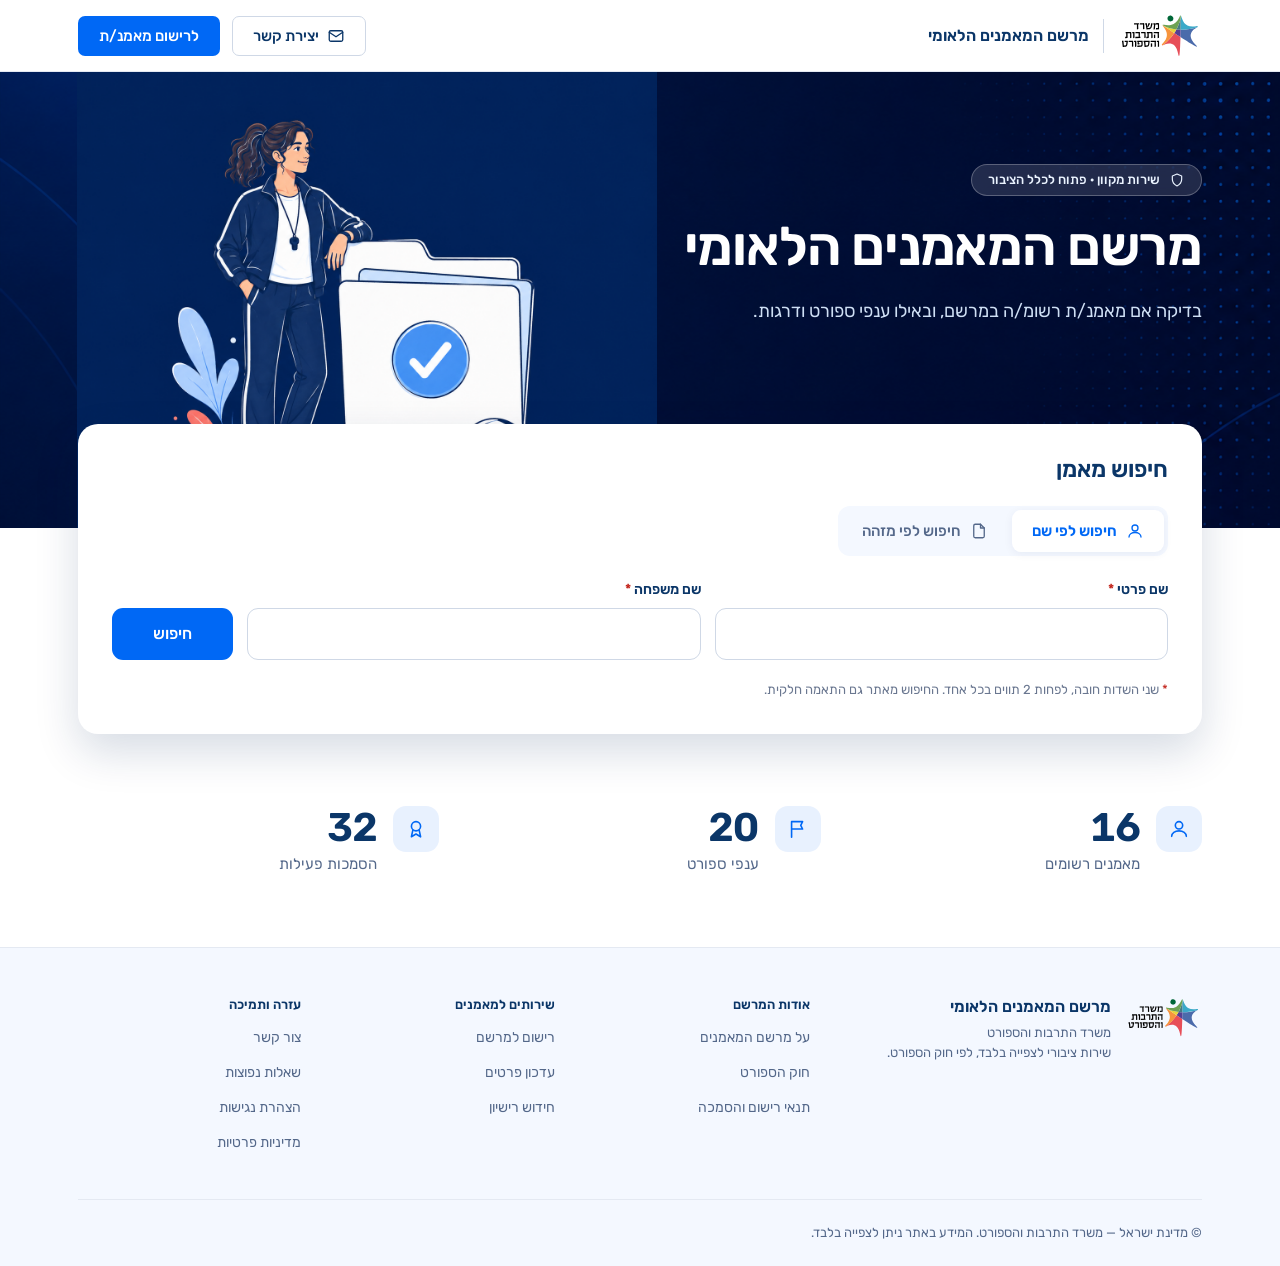
==== commit 1831ae58: ""יצירת קשר" חוזר לפס העליון במובייל, כאייקון הכפתור היה מוסתר לגמרי במסך צר. עכשיו הוא מצטמצם לאייקו" ====
--- a/v6-modern/index.html
+++ b/v6-modern/index.html
@@ -32,7 +32,7 @@
       </a>
 
       <nav class="govbar__nav" aria-label="ניווט ראשי">
-        <a class="btn btn-out" href="#" data-icon="mail" data-icon-size="18">יצירת קשר</a>
+        <a class="btn btn-out govbar__contact" href="#" data-icon="mail" data-icon-size="18"><span class="btn__t">יצירת קשר</span></a>
         <a class="btn btn-pri" href="#">לרישום מאמנ/ת</a>
       </nav>
 
@@ -48,7 +48,7 @@
          ==================================================================== -->
     <section class="hero">
       <!-- דקורטיבי בלבד: האיור מוסיף הקשר של מאמן מוסמך, ללא מידע חיוני. -->
-      <img class="hero__art" src="assets/coach-registry-hero.png" alt="" aria-hidden="true">
+      <img class="hero__art" src="assets/coach-registry-gov-hero-v2.png" alt="" aria-hidden="true">
       <div class="wrap hero__in">
         <p class="kicker" data-icon="shield" data-icon-size="16">שירות מקוון · פתוח לכלל הציבור</p>
         <h1>מרשם המאמנים הלאומי</h1>
--- a/v6-modern/css/app.css
+++ b/v6-modern/css/app.css
@@ -68,7 +68,8 @@
 .hero {
   position: relative;
   isolation: isolate;
-  padding-block: 92px 150px;   /* המרווח התחתון פותח מקום לכרטיס החיפוש */
+  /* גובה נוסף מאפשר לאיור להשלים את ההירו, בלי שכרטיס החיפוש יחתוך אותו. */
+  padding-block: 92px 202px;
   color: #fff;
   background: #123F7A;
   overflow: hidden;
@@ -77,19 +78,13 @@
 .hero::before {
   content: "";
   position: absolute; inset: 0; z-index: -2;
-  /* עומק עדין בלבד, בלי טקסטורה מתחרה. */
-  background:
-    radial-gradient(circle at 14% 34%, rgba(111, 186, 255, .14), transparent 25%),
-    linear-gradient(110deg, #0C356A 0%, #123F7A 58%, #164985 100%);
-}
-
-/* קווי מסלול כמעט-שקופים: מוסיפים רמז לספורט, בלי להתחרות בכותרת. */
+  /* משטח מאויר עדין: עומק כחול, נקודות שקופות וקשתות בקצוות. */
+  background: url("../assets/hero-gov-surface.png") center / cover no-repeat;
+}
+
+/* קווי המסלול הם חלק מתמונת הרקע, ולכן אין שכבת CSS נוספת מעליה. */
 .hero::after {
-  content: "";
-  position: absolute; inset: 0; z-index: -1;
-  background:
-    radial-gradient(ellipse 64% 150% at -10% 115%, transparent 48%, rgba(211, 234, 255, .18) 48.3% 48.8%, transparent 49.1%),
-    radial-gradient(ellipse 58% 135% at -8% 112%, transparent 48%, rgba(211, 234, 255, .11) 48.3% 48.7%, transparent 49%);
+  content: none;
 }
 
 /* איור מותאם למסך גדול: משלים את הטקסט מבלי להתחרות בו.
@@ -97,9 +92,10 @@
 .hero__art {
   position: absolute;
   z-index: -1;
-  left: clamp(-34px, -1vw, -12px);
-  top: 12px;
-  width: min(36vw, 470px);
+  /* הסטה פנימה כך שהחלק התחתון נבלע מאחורי כרטיס החיפוש. */
+  left: clamp(74px, 6vw, 108px);
+  top: 0;
+  width: min(46vw, 580px);
   height: auto;
   opacity: 1;
   pointer-events: none;
@@ -370,9 +366,22 @@
 @media (max-width: 760px) {
   .wrap, .govbar__in { padding-inline: 18px; }
 
-  /* "יצירת קשר" יורד מהפס — הוא קיים בפוטר, והרוחב דרוש
-     לסמל המשרד ולכפתור הרישום */
-  .govbar__nav .btn-out { display: none; }
+  /* "יצירת קשר" נשאר בפס אבל מצטמצם לאייקון בלבד: הרוחב דרוש
+     לסמל המשרד ולכפתור הרישום, והקישור עצמו עדיין נחוץ.
+     התווית יורדת מהתצוגה אך נשארת בעץ הנגישות, ולכן קורא מסך
+     עדיין מקריא "יצירת קשר" ואין צורך ב-aria-label נפרד. */
+  .govbar__nav .btn { height: 44px; }            /* יעד מגע תקני */
+  .govbar__contact {
+    position: relative;
+    width: 44px; padding-inline: 0; gap: 0;
+    justify-content: center;
+  }
+  .govbar__contact .btn__t {
+    position: absolute; width: 1px; height: 1px;
+    padding: 0; margin: -1px; overflow: hidden;
+    clip: rect(0 0 0 0); white-space: nowrap; border: 0;
+  }
+
   .brand__wm, .brand__div { display: none; }
 
   .hero { padding-block: 56px 120px; }
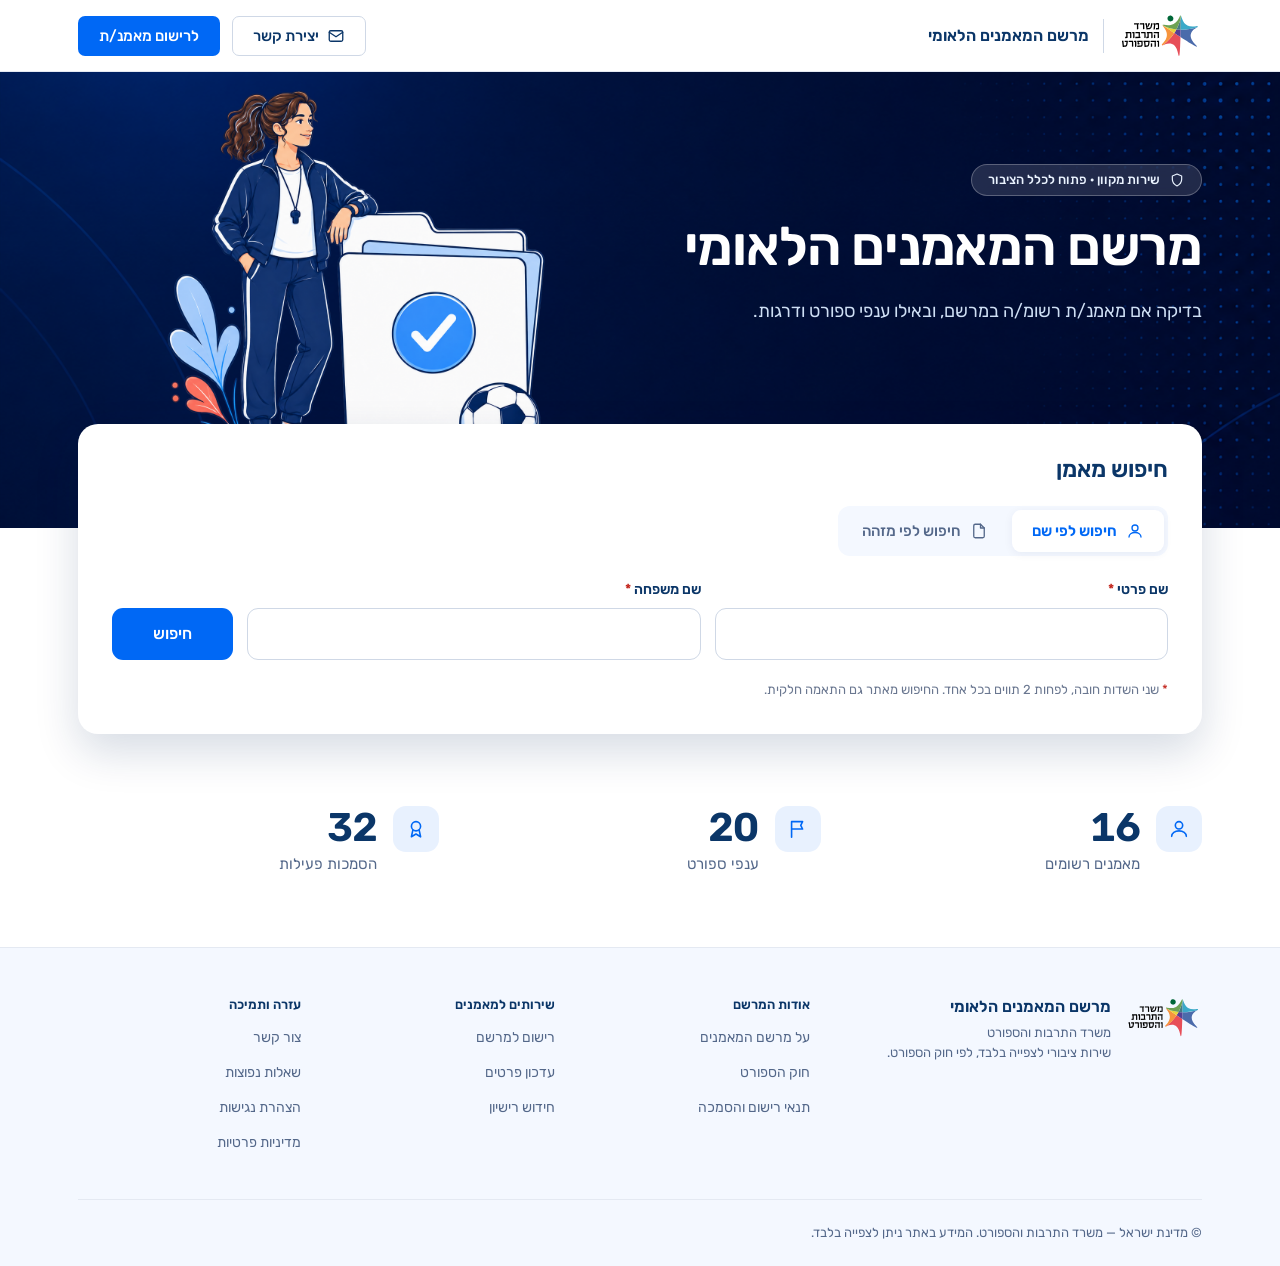
==== commit 1bb19bf0: "סנכרון השורש עם גרסת ההירו המאוירת השורש נשאר מאחור אחרי הסבב האחרון על v6-modern, והפנה לתמונה שכלל" ====
--- a/v6-modern/index.html
+++ b/v6-modern/index.html
@@ -48,7 +48,7 @@
          ==================================================================== -->
     <section class="hero">
       <!-- דקורטיבי בלבד: האיור מוסיף הקשר של מאמן מוסמך, ללא מידע חיוני. -->
-      <img class="hero__art" src="assets/coach-registry-gov-hero-v2.png" alt="" aria-hidden="true">
+      <img class="hero__art" src="assets/coach-registry-gov-hero-cutout.png" alt="" aria-hidden="true">
       <div class="wrap hero__in">
         <p class="kicker" data-icon="shield" data-icon-size="16">שירות מקוון · פתוח לכלל הציבור</p>
         <h1>מרשם המאמנים הלאומי</h1>
--- a/v6-modern/css/app.css
+++ b/v6-modern/css/app.css
@@ -94,7 +94,7 @@
   z-index: -1;
   /* הסטה פנימה כך שהחלק התחתון נבלע מאחורי כרטיס החיפוש. */
   left: clamp(74px, 6vw, 108px);
-  top: 0;
+  top: 14px;
   width: min(46vw, 580px);
   height: auto;
   opacity: 1;
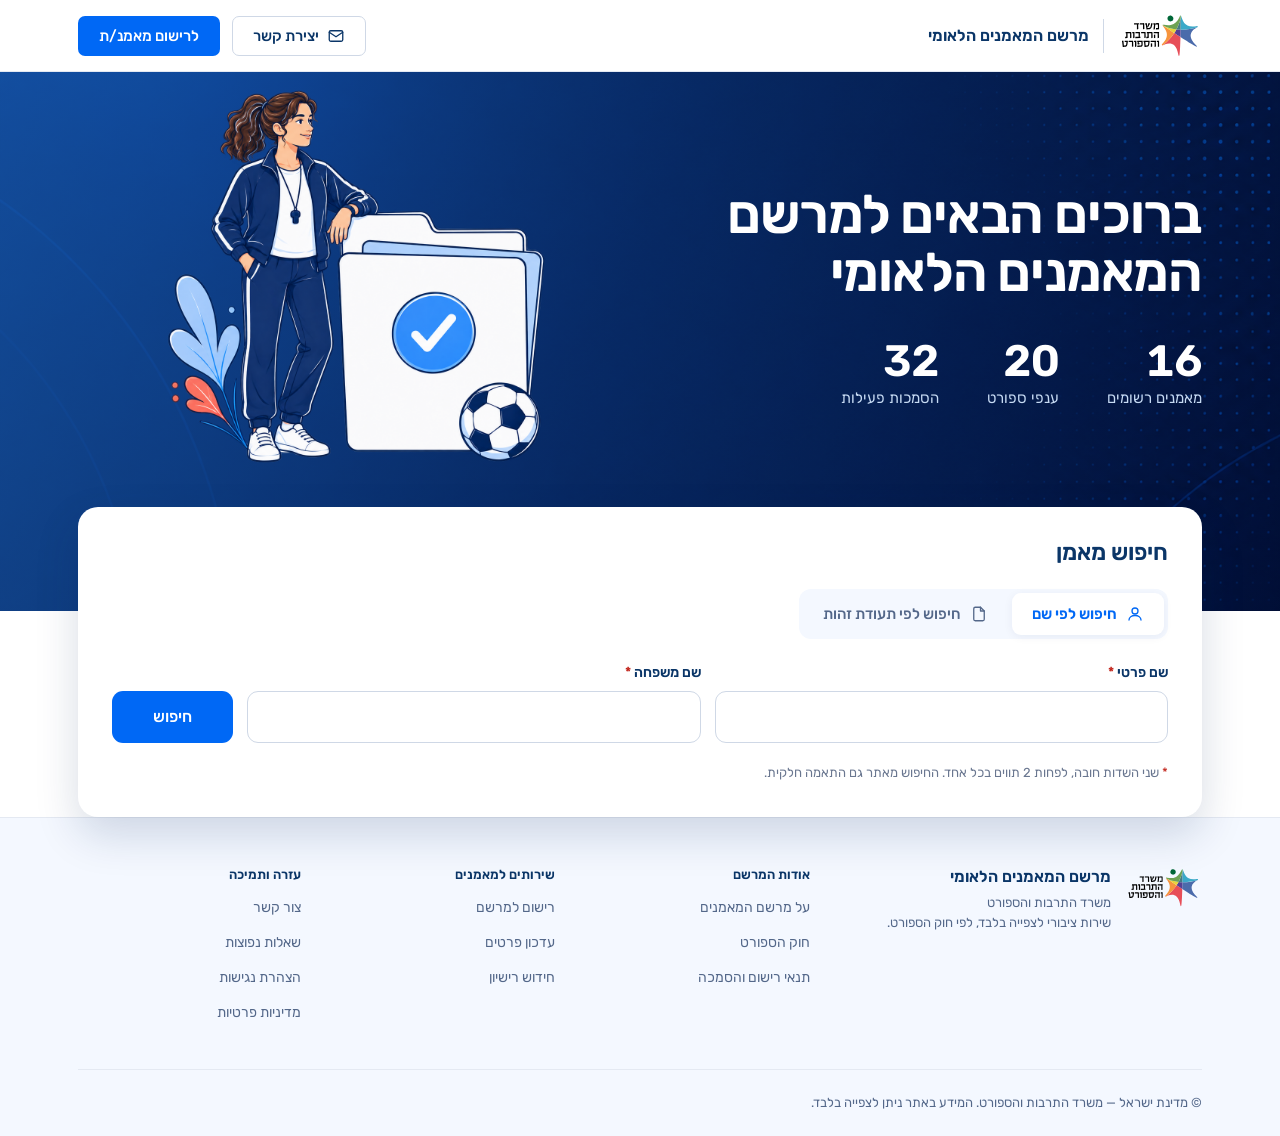
==== commit 9b8e63fa: "סבב פידבק: הירו, חיפוש ת"ז בלבד, וסינון בעמודה הירו — כותרת "ברוכים הבאים", בלי chip ובלי משפט הסבר," ====
--- a/v6-modern/index.html
+++ b/v6-modern/index.html
@@ -47,14 +47,25 @@
          ולא כתמונה במסמך: קורא מסך לא אמור להיתקל בו.
          ==================================================================== -->
     <section class="hero">
-      <!-- דקורטיבי בלבד: האיור מוסיף הקשר של מאמן מוסמך, ללא מידע חיוני. -->
       <img class="hero__art" src="assets/coach-registry-gov-hero-cutout.png" alt="" aria-hidden="true">
       <div class="wrap hero__in">
-        <p class="kicker" data-icon="shield" data-icon-size="16">שירות מקוון · פתוח לכלל הציבור</p>
-        <h1>מרשם המאמנים הלאומי</h1>
-        <p class="hero__lead">
-          בדיקה אם מאמנ/ת רשומ/ה במרשם, ובאילו ענפי ספורט ודרגות.
-        </p>
+        <h1>ברוכים הבאים למרשם המאמנים הלאומי</h1>
+
+        <!-- הנתונים יושבים בהירו כדי שייראו מיד, בלי גלילה -->
+        <dl class="hero-figs" aria-label="נתוני המרשם">
+          <div class="hero-fig">
+            <dd class="hero-fig__v" id="stat-coaches">—</dd>
+            <dt class="hero-fig__l">מאמנים רשומים</dt>
+          </div>
+          <div class="hero-fig">
+            <dd class="hero-fig__v" id="stat-sports">—</dd>
+            <dt class="hero-fig__l">ענפי ספורט</dt>
+          </div>
+          <div class="hero-fig">
+            <dd class="hero-fig__v" id="stat-authorizations">—</dd>
+            <dt class="hero-fig__l">הסמכות פעילות</dt>
+          </div>
+        </dl>
       </div>
     </section>
 
@@ -73,7 +84,7 @@
           <button class="tab" role="tab" type="button" id="tab-name" data-icon="user" data-icon-size="18"
                   aria-selected="true" aria-controls="panel-name" tabindex="0">חיפוש לפי שם</button>
           <button class="tab" role="tab" type="button" id="tab-id" data-icon="doc" data-icon-size="18"
-                  aria-selected="false" aria-controls="panel-id" tabindex="-1">חיפוש לפי מזהה</button>
+                  aria-selected="false" aria-controls="panel-id" tabindex="-1">חיפוש לפי תעודת זהות</button>
         </div>
 
         <!-- ---------- מסלול א׳ — לפי שם ---------- -->
@@ -101,66 +112,28 @@
           </form>
         </div>
 
-        <!-- ---------- מסלול ב׳ — לפי מזהה ---------- -->
+        <!-- ---------- מסלול ב׳ — לפי תעודת זהות בלבד ----------
+             טלפון ודוא"ל אינם מסלולי חיפוש: הם משמשים לסינון תוצאות
+             בלבד, ולכן הם יושבים בעמודת הסינון שליד התוצאות. -->
         <div role="tabpanel" id="panel-id" aria-labelledby="tab-id" tabindex="0" hidden>
           <form id="form-id" novalidate>
             <div class="srow">
-              <div class="field sel">
-                <label for="id-type">סוג המזהה</label>
-                <select id="id-type">
-                  <option value="id">תעודת זהות</option>
-                  <option value="mobile">טלפון נייד</option>
-                  <option value="email">דואר אלקטרוני</option>
-                </select>
-                <span class="sel__ch" data-icon="chevdown" data-icon-size="16" aria-hidden="true"></span>
-              </div>
               <div class="field">
-                <label for="identifier" id="identifier-label">מספר תעודת זהות</label>
+                <label for="identifier">מספר תעודת זהות</label>
                 <input type="text" id="identifier" autocomplete="off" inputmode="numeric"
-                       aria-describedby="identifier-hint identifier-error">
+                       maxlength="9" aria-describedby="identifier-hint identifier-error">
               </div>
               <button class="btn btn-pri btn-lg" type="submit">חיפוש</button>
             </div>
 
             <p class="errmsg" id="identifier-error" role="alert"></p>
-            <p class="snote" id="identifier-hint"></p>
+            <p class="snote" id="identifier-hint">
+              9 ספרות, כולל ספרת ביקורת. החיפוש מדויק ומחזיר מאמן אחד לכל היותר.
+            </p>
           </form>
         </div>
 
       </section>
-    </div>
-
-    <!-- ====================================================================
-         הנתונים — סעיף 3.6
-         --------------------------------------------------------------------
-         לפני חיפוש הבלוק יושב כאן. ברגע שיש תוצאות הוא מועבר אל מתחת
-         להן (ראה placeFigures ב-app.js), כדי שלא יחצוץ בין החיפוש
-         לתוצאות שלו.
-         ==================================================================== -->
-    <div class="wrap" id="figures-slot">
-      <dl class="figures" aria-label="נתוני המרשם">
-        <div class="fig">
-          <span class="fig__ic" data-icon="user" data-icon-size="22" aria-hidden="true"></span>
-          <div>
-            <dd class="fig__v" id="stat-coaches">—</dd>
-            <dt class="fig__l">מאמנים רשומים</dt>
-          </div>
-        </div>
-        <div class="fig">
-          <span class="fig__ic" data-icon="flag" data-icon-size="22" aria-hidden="true"></span>
-          <div>
-            <dd class="fig__v" id="stat-sports">—</dd>
-            <dt class="fig__l">ענפי ספורט</dt>
-          </div>
-        </div>
-        <div class="fig">
-          <span class="fig__ic" data-icon="award" data-icon-size="22" aria-hidden="true"></span>
-          <div>
-            <dd class="fig__v" id="stat-authorizations">—</dd>
-            <dt class="fig__l">הסמכות פעילות</dt>
-          </div>
-        </div>
-      </dl>
     </div>
 
     <!-- ====================================================================
@@ -176,12 +149,25 @@
 
         <p class="sr-only" id="results-status" role="status" aria-live="polite"></p>
 
-        <div class="filt" id="filter-bar" hidden>
-          <div class="filt__head">
-            <span class="filt__t">סינון התוצאות</span>
-            <button class="btn btn-link" type="button" id="filter-clear">ניקוי הסננים</button>
-          </div>
-          <div class="filt__grid">
+        <!-- מוצג רק אחרי חיפוש לפי שם: שם לבדו אינו מזהה יחיד -->
+        <div class="notice" id="name-notice" hidden>
+          <span class="notice__ic" data-icon="info" data-icon-size="18" aria-hidden="true"></span>
+          <p>
+            <b>שים לב:</b> תוצאות החיפוש מבוססות על שם בלבד ועלולות לכלול מספר
+            מאמנים בעלי שם זהה. כדי לוודא שמדובר במאמן הספציפי שאתם מחפשים,
+            <button type="button" class="notice__cta" id="go-id">מומלץ לחפש לפי מספר תעודת זהות ›</button>
+          </p>
+        </div>
+
+        <!-- שתי עמודות: סינון מימין, תוצאות משמאל -->
+        <div class="res__body">
+
+          <aside class="filt" id="filter-bar" aria-labelledby="filt-t" hidden>
+            <div class="filt__head">
+              <h3 class="filt__t" id="filt-t">סינון לפי</h3>
+              <button class="btn btn-link" type="button" id="filter-clear">ניקוי</button>
+            </div>
+
             <div class="field sel">
               <label for="filter-sport">ענף ספורט</label>
               <select id="filter-sport"><option value="">כל הענפים</option></select>
@@ -200,23 +186,24 @@
               <label for="filter-email">דואר אלקטרוני</label>
               <input type="text" id="filter-email" autocomplete="off">
             </div>
-          </div>
-        </div>
-
-        <div class="coaches" id="results-grid"></div>
+
+            <p class="filt__note">
+              טלפון ודוא״ל משמשים לאיתור מדויק כשיש כמה מאמנים בעלי שם זהה,
+              ואינם מוצגים בתוצאות.
+            </p>
+          </aside>
+
+          <div class="coaches" id="results-grid"></div>
+
+        </div>
 
         <!-- Disclaimer — הנוסח הסופי יסופק על ידי הלשכה המשפטית.
-             שים לב: סעיף 3.5.1 באפיון מבקש אותו *בראש* התוצאות. הוא
-             הועבר לכאן לבקשת הלקוחה, כי בראש הרשימה הוא חוסם את הסריקה.
-             האפיון טעון עדכון בהתאם. -->
-        <div class="info" id="disclaimer">
-          <span class="info__ic" data-icon="info" data-icon-size="18" aria-hidden="true"></span>
-          <span>
-            המידע במרשם משקף את נתוני ההסמכה כפי שנרשמו במועד הפקת התצוגה, ואינו מהווה
-            אישור על כשירותו של המאמן לפעילות מסוימת. טלפון ודוא״ל משמשים לאיתור מדויק
-            כשיש כמה מאמנים בעלי שם זהה, ואינם מוצגים בתוצאות.
-          </span>
-        </div>
+             סעיף 3.5.1 מבקש אותו בראש התוצאות; הוא הועבר לכאן לבקשת
+             הלקוחה כדי לא לחסום את הסריקה. -->
+        <p class="disc" id="disclaimer">
+          המידע במרשם משקף את נתוני ההסמכה כפי שנרשמו במועד הפקת התצוגה,
+          ואינו מהווה אישור על כשירותו של המאמן לפעילות מסוימת.
+        </p>
 
       </section>
     </div>
--- a/v6-modern/css/app.css
+++ b/v6-modern/css/app.css
@@ -79,7 +79,12 @@
   content: "";
   position: absolute; inset: 0; z-index: -2;
   /* משטח מאויר עדין: עומק כחול, נקודות שקופות וקשתות בקצוות. */
-  background: url("../assets/hero-gov-surface.png") center / cover no-repeat;
+  background:
+    linear-gradient(108deg,
+      rgba(29, 104, 196, .64) 0%,
+      rgba(17, 76, 160, .42) 48%,
+      rgba(3, 35, 92, .18) 100%),
+    url("../assets/hero-gov-surface.png") center / cover no-repeat;
 }
 
 /* קווי המסלול הם חלק מתמונת הרקע, ולכן אין שכבת CSS נוספת מעליה. */
@@ -185,42 +190,28 @@
 .snote { margin-top: 20px; font-size: 13px; line-height: 20px; color: var(--muted); }
 
 /* ==========================================================================
-   4. הנתונים — מספרים גדולים, בלי כרטיסים
-   ========================================================================== */
-
-.figures {
-  display: grid;
-  grid-template-columns: repeat(3, 1fr);
-  gap: 20px;
-  padding-block: 72px;
-}
-
-/* כשהבלוק מועבר אל מתחת לתוצאות הוא נקרא כסיכום ולא כחוצץ:
-   קו מפריד מעליו, ומרווח עליון קטן יותר. הכלל נשען על סדר
-   האחים בפועל, ולכן אין צורך במחלקת מצב נוספת. */
-#results-slot + #figures-slot .figures {
-  border-top: 1px solid var(--line);
-  padding-block: 44px 80px;
-}
-
-.fig { display: flex; align-items: flex-start; gap: 16px; }
-
-.fig__ic {
-  flex: none;
-  width: 46px; height: 46px;
-  display: grid; place-items: center;
-  border-radius: 13px;
-  background: var(--blue-l);
-  color: var(--blue);
-}
-.fig__v {
-  display: block;
-  font-size: 40px; line-height: 44px; font-weight: 600;
+   4. הנתונים — בתוך ההירו, כדי שייראו בלי גלילה
+   ========================================================================== */
+
+.hero-figs {
+  display: flex;
+  flex-wrap: wrap;
+  gap: 14px 48px;
+  margin-top: 34px;
+}
+
+.hero-fig {
+  display: flex;
+  flex-direction: column;
+  gap: 2px;
+}
+.hero-fig__v {
+  font-size: 44px; line-height: 48px; font-weight: 600;
   letter-spacing: -.02em;
-  color: var(--ink-strong);
+  color: #fff;
   font-variant-numeric: tabular-nums;
 }
-.fig__l { display: block; margin-top: 3px; font-size: 15px; line-height: 22px; color: var(--ink-soft); }
+.hero-fig__l { font-size: 15px; line-height: 22px; color: #C6DAF3; }
 
 /* ==========================================================================
    5. תוצאות
@@ -228,7 +219,16 @@
 
 /* מרווח עליון נדרש כאן: עד שהנתונים הועברו למטה הם היו מפרידים
    בין כרטיס החיפוש לתוצאות, ובלעדיהם הכותרת נצמדה לקצה הכרטיס. */
-.res { padding-block: 64px 56px; }
+.res { padding-block: 64px 72px; }
+
+/* סינון מימין, תוצאות משמאל — כמו במרשמי משרד הבריאות.
+   העמודה צרה וקבועה כדי שרוחב הכרטיסים יישאר יציב. */
+.res__body {
+  display: grid;
+  grid-template-columns: 250px 1fr;
+  gap: 28px;
+  align-items: start;
+}
 
 .res__head {
   display: flex; align-items: baseline; gap: 12px; flex-wrap: wrap;
@@ -254,24 +254,58 @@
 }
 .info__ic { flex: none; display: flex; color: var(--blue); margin-top: 3px; }
 
+/* -- הודעה על שמות זהים, עם הפניה לחיפוש לפי ת"ז -- */
+.notice {
+  display: flex; gap: 12px;
+  padding: 14px 16px;
+  margin-bottom: 24px;
+  border-radius: 12px;
+  background: #FFF8E8;
+  border: 1px solid #F2DFB4;
+  font-size: 14px; line-height: 22px;
+  color: #5C4600;
+}
+.notice__ic { flex: none; display: flex; color: #A97806; margin-top: 3px; }
+.notice__cta {
+  padding: 0;
+  font: inherit; font-weight: 600;
+  color: var(--link);
+  text-decoration: underline;
+  cursor: pointer;
+}
+.notice__cta:hover { color: var(--blue); }
+
 /* -- סינון -- */
-.filt { margin-bottom: 28px; }
+.filt {
+  position: sticky; top: 96px;      /* נשאר גלוי בזמן גלילת התוצאות */
+  background: var(--blue-l2);
+  border: 1px solid var(--line);
+  border-radius: 14px;
+  padding: 18px;
+  display: grid;
+  gap: 14px;
+}
 .filt__head {
-  display: flex; align-items: center; justify-content: space-between;
-  gap: 12px; margin-bottom: 10px;
-}
-.filt__t { font-size: 14px; font-weight: 600; color: var(--ink-soft); }
-.filt__grid { display: grid; grid-template-columns: repeat(4, 1fr); gap: 16px; }
-.filt__grid .field input, .filt__grid .field select { height: 46px; }
+  display: flex; align-items: center; justify-content: space-between; gap: 10px;
+}
+.filt__t { font-size: 15px; line-height: 22px; font-weight: 600; color: var(--ink-strong); }
+.filt .field input, .filt .field select { height: 44px; background: var(--surface); }
+.filt__note {
+  /* --muted נתן 4.24:1 על רקע הסינון המוגוון — מתחת ל-AA */
+  font-size: 12.5px; line-height: 18px; color: var(--ink-soft);
+  padding-top: 4px; border-top: 1px solid var(--line);
+}
 
 /* -- כרטיס מאמן -- */
-.coaches { display: grid; grid-template-columns: repeat(3, 1fr); gap: 20px; align-items: start; }
+/* align-items ברירת המחדל (stretch) — כל הכרטיסים בשורה באותו גובה.
+   הקיפול של הענפים מעל 3 הוא מה שמאפשר את זה בלי שטח לבן מיותר. */
+.coaches { display: grid; grid-template-columns: repeat(2, 1fr); gap: 18px; }
 
 .coach {
+  display: flex; flex-direction: column;
   border: 1px solid var(--line);
   border-radius: 16px;
   background: var(--surface);
-  overflow: hidden;
   transition: box-shadow .16s, transform .16s, border-color .16s;
 }
 .coach:hover {
@@ -294,11 +328,6 @@
 }
 .coach__tx { min-width: 0; flex: 1; }
 .coach__n { display: block; font-size: 18px; line-height: 24px; font-weight: 600; color: var(--ink-strong); }
-.coach__id {
-  display: block; margin-top: 2px;
-  font-size: 13px; line-height: 18px; color: var(--muted);
-  font-variant-numeric: tabular-nums; white-space: nowrap;
-}
 
 .coach__cnt {
   padding: 0 20px 10px;
@@ -327,6 +356,25 @@
 /* הירוק מהקובץ (#15803d) נותן 4.22:1 על הגוון שלו — מתחת ל-AA.
    כאן הוא מוכהה; הרקע נשאר הטוקן המקורי. */
 .rank[data-rank="מאמן בכיר"] { color: #12652D; background: var(--st-appr-b); }
+
+/* -- ענפים נוספים -- */
+.coach__list--more { padding-top: 0; }
+
+/* margin-top:auto נועל את הכפתור לתחתית הכרטיס, כך שהוא מיושר
+   בין כרטיסים שבהם מספר הענפים שונה */
+.coach__more {
+  margin: auto 20px 18px;
+  display: inline-flex; align-items: center; justify-content: center; gap: 7px;
+  padding: 9px 14px;
+  border-radius: 9px;
+  background: var(--blue-l2);
+  color: var(--link);
+  font-size: 13.5px; font-weight: 600;
+  transition: background .13s, color .13s;
+}
+.coach__more:hover { background: var(--blue-l); color: var(--blue); }
+.coach__more__ic { display: flex; transition: transform .15s; }
+.coach__more[aria-expanded="true"] .coach__more__ic { transform: rotate(180deg); }
 
 /* -- מצב ריק -- */
 .empty { grid-column: 1 / -1; text-align: center; padding: 56px 24px; }
@@ -395,10 +443,15 @@
   .srow { flex-direction: column; align-items: stretch; }
   .srow .btn { width: 100%; }
 
-  .figures { grid-template-columns: 1fr; gap: 22px; padding-block: 48px; }
-  .fig__v { font-size: 34px; line-height: 38px; }
-
-  .filt__grid, .coaches { grid-template-columns: 1fr; }
+
+  /* במסך צר הסינון חוזר להיות בלוק מעל התוצאות ולא עמודה */
+  .res__body { grid-template-columns: 1fr; gap: 20px; }
+  .filt { position: static; }
+  .coaches { grid-template-columns: 1fr; }
+
+  .hero-figs { gap: 12px 28px; margin-top: 26px; }
+  .hero-fig__v { font-size: 32px; line-height: 36px; }
+  .hero-fig__l { font-size: 13.5px; }
   .foot__grid { grid-template-columns: 1fr; gap: 26px; }
 }
 
